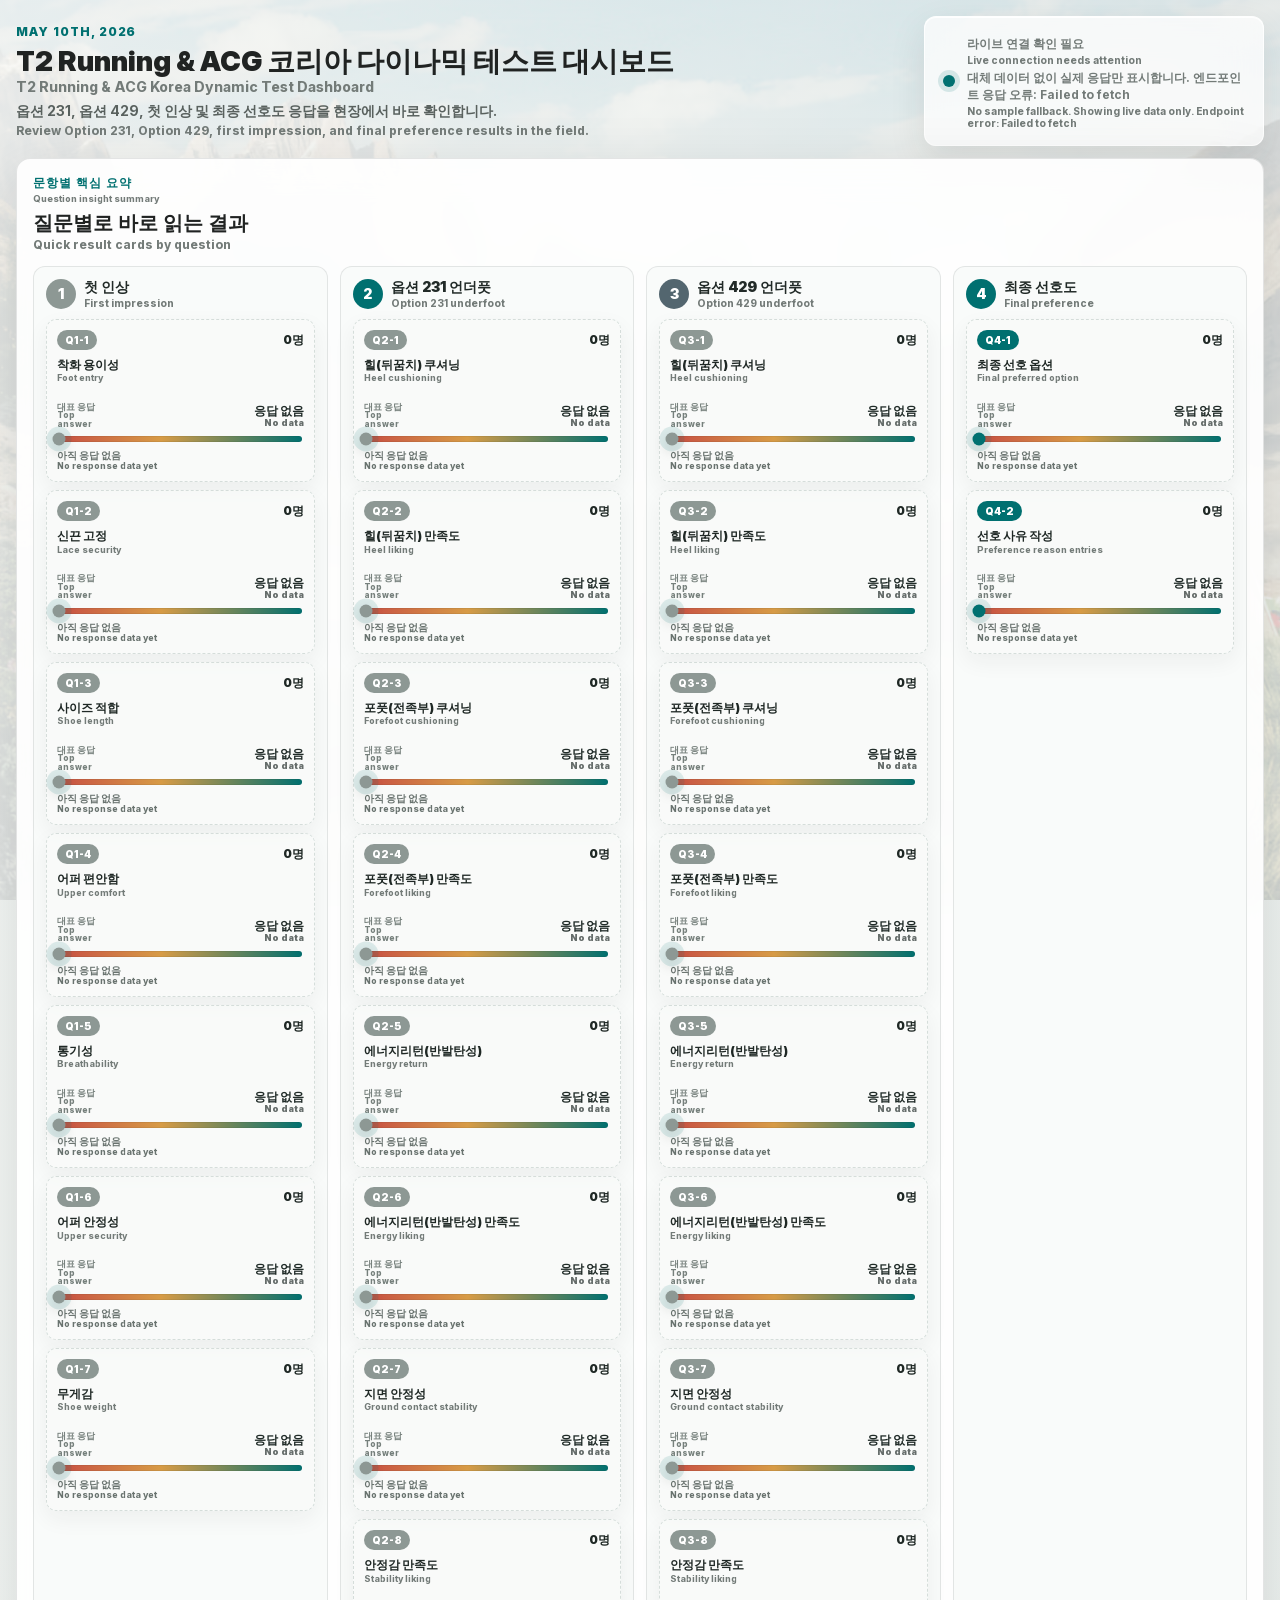
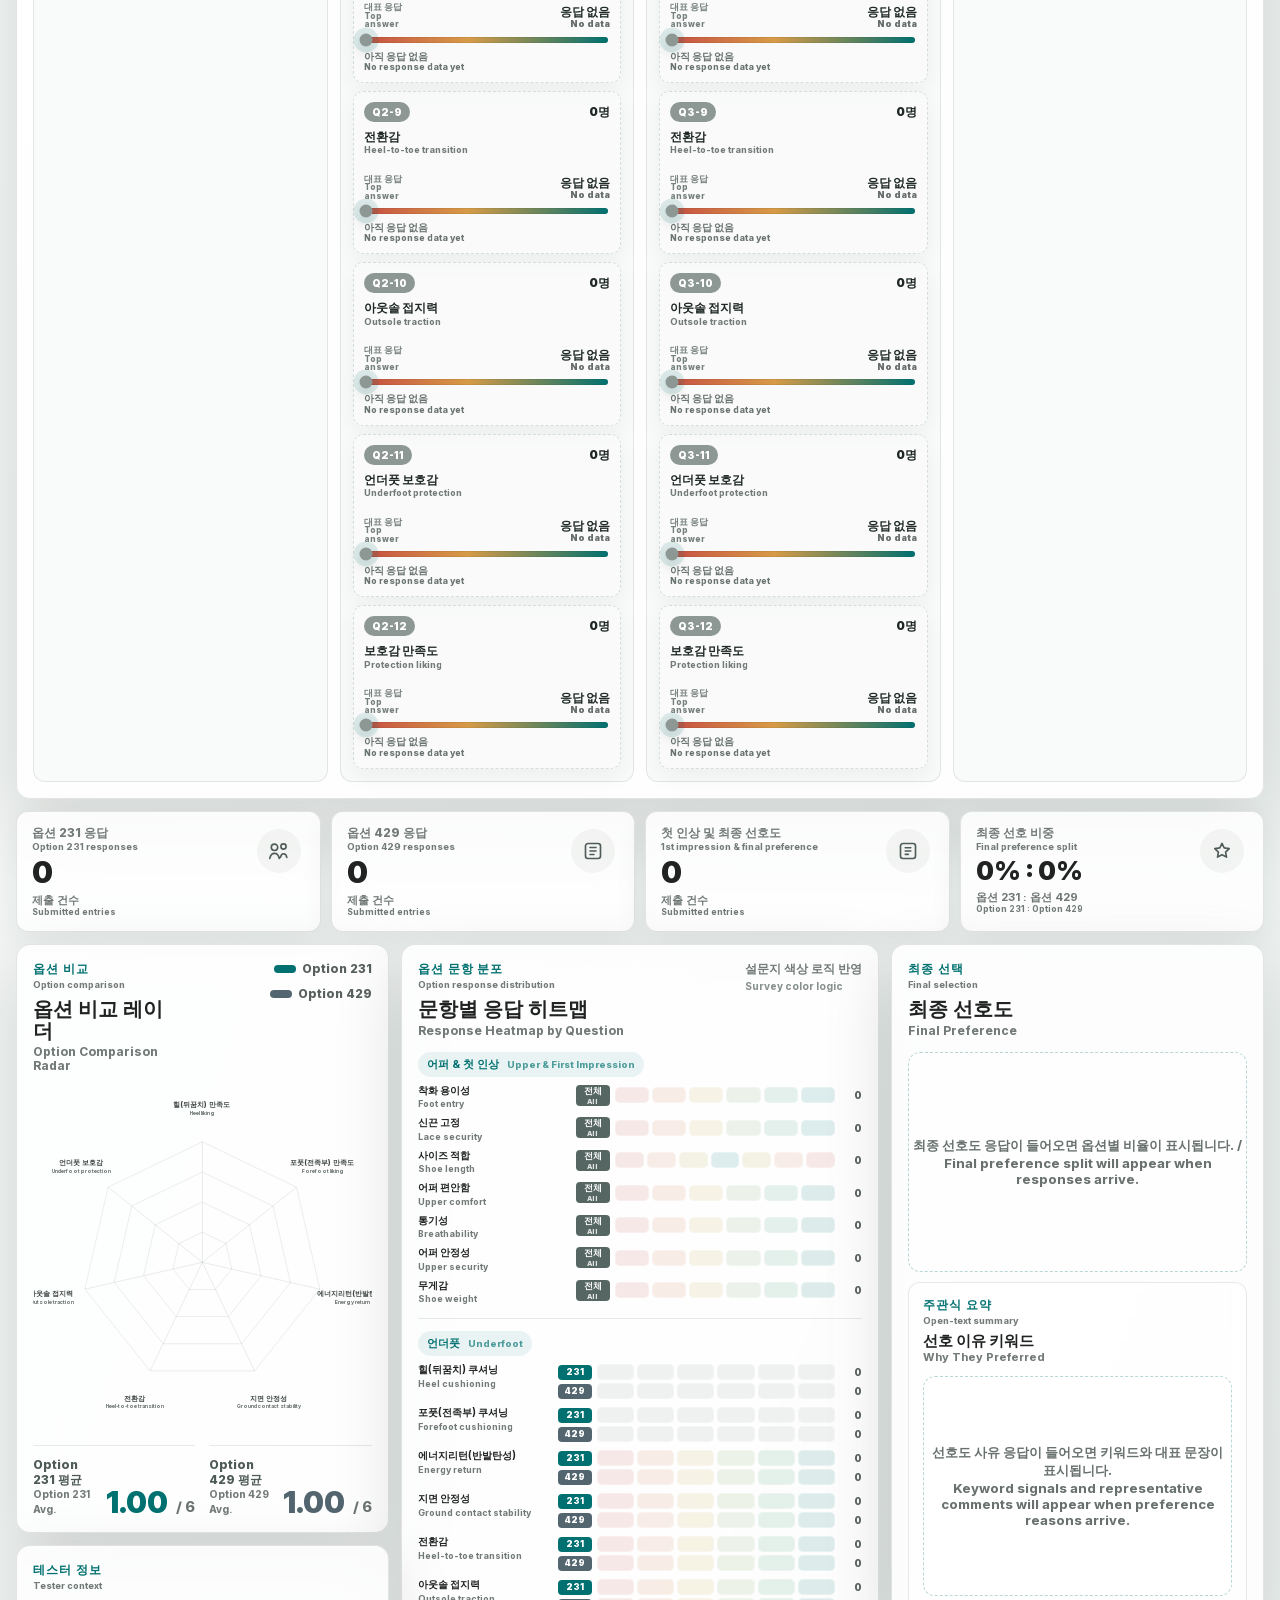
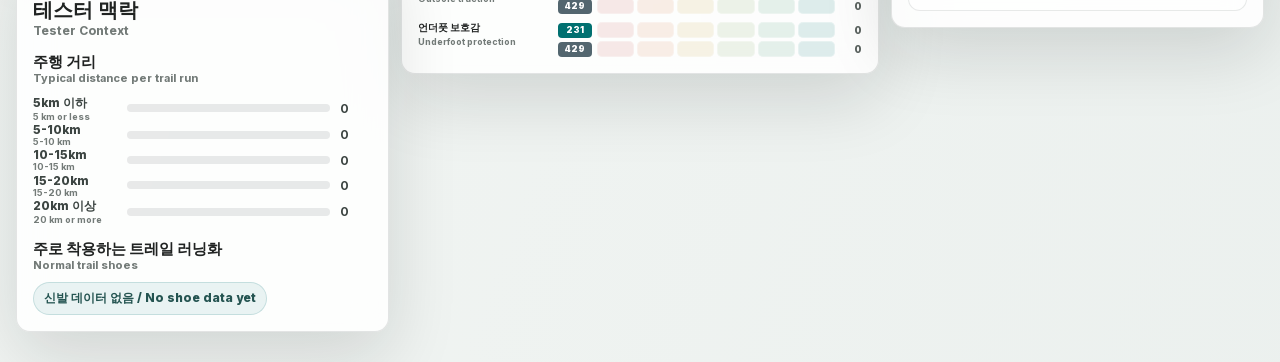
==== dashboard.html @ ebecfa4e "Move dashboard summary to top" ====
<!doctype html>
<html lang="ko">
  <head>
    <meta charset="utf-8">
    <meta name="viewport" content="width=device-width, initial-scale=1, viewport-fit=cover">
    <title>T2 Running & ACG Korea Dynamic Test Dashboard</title>
    <link rel="icon" href="data:,">
    <link rel="preload" href="./assets/fonts/InterVariable.woff2" as="font" type="font/woff2" crossorigin>
    <link rel="stylesheet" href="./dashboard.css?v=20260503-summary-first">
  </head>
  <body>
    <main class="dashboard-shell">
      <header class="dashboard-hero">
        <div class="hero-copy">
          <p class="eyebrow">May 10th, 2026</p>
          <h1>
            <span>T2 Running &amp; ACG 코리아 다이나믹 테스트 대시보드</span>
            <small>T2 Running &amp; ACG Korea Dynamic Test Dashboard</small>
          </h1>
          <p class="hero-note">
            <span>옵션 231, 옵션 429, 첫 인상 및 최종 선호도 응답을 현장에서 바로 확인합니다.</span>
            <small>Review Option 231, Option 429, first impression, and final preference results in the field.</small>
          </p>
        </div>
        <div class="sync-card" aria-live="polite">
          <span class="sync-dot"></span>
          <div>
            <strong id="sourceLabel">
              <span>Excel Online 데이터 모델 준비됨</span>
              <small>Excel Online data model ready</small>
            </strong>
            <span id="sourceDetail">
              <span>실시간 응답 엔드포인트 연결 대기 중</span>
              <small>Waiting for live response endpoint</small>
            </span>
          </div>
        </div>
      </header>

      <section class="question-insights-panel" aria-label="Question insight summary">
        <div class="panel-heading">
          <div>
            <p class="section-label"><span>문항별 핵심 요약</span><small>Question insight summary</small></p>
            <h2><span>질문별로 바로 읽는 결과</span><small>Quick result cards by question</small></h2>
          </div>
        </div>
        <div id="questionInsights" class="question-insight-grid"></div>
      </section>

      <section class="kpi-grid" id="kpiGrid" aria-label="Response overview"></section>

      <section class="dashboard-grid">
        <article class="panel panel-radar">
          <div class="panel-heading">
            <div>
              <p class="section-label"><span>옵션 비교</span><small>Option comparison</small></p>
              <h2><span>옵션 비교 레이더</span><small>Option Comparison Radar</small></h2>
            </div>
            <div class="legend" id="optionLegend"></div>
          </div>
          <div class="radar-wrap" id="radarChart"></div>
          <div class="option-summary" id="optionSummary"></div>
        </article>

        <article class="panel panel-heatmap">
          <div class="panel-heading">
            <div>
              <p class="section-label"><span>옵션 문항 분포</span><small>Option response distribution</small></p>
              <h2><span>문항별 응답 히트맵</span><small>Response Heatmap by Question</small></h2>
            </div>
            <span class="muted"><span>설문지 색상 로직 반영</span><small>Survey color logic</small></span>
          </div>
          <div id="heatmap"></div>
        </article>

        <article class="panel panel-preference">
          <div class="panel-heading">
            <div>
              <p class="section-label"><span>최종 선택</span><small>Final selection</small></p>
              <h2><span>최종 선호도</span><small>Final Preference</small></h2>
            </div>
          </div>
          <div id="preferencePanel"></div>
          <div class="reason-block">
            <div>
              <p class="section-label"><span>주관식 요약</span><small>Open-text summary</small></p>
              <h3><span>선호 이유 키워드</span><small>Why They Preferred</small></h3>
            </div>
            <div id="reasonSignals"></div>
          </div>
        </article>

        <article class="panel panel-context">
          <div class="panel-heading">
            <div>
              <p class="section-label"><span>테스터 정보</span><small>Tester context</small></p>
              <h2><span>테스터 맥락</span><small>Tester Context</small></h2>
            </div>
          </div>
          <div id="testerContext"></div>
        </article>
      </section>
    </main>

    <script src="./dashboard.js?v=20260503-summary-first"></script>
  </body>
</html>
---- dashboard.css ----
@font-face {
  font-family: "Inter";
  src: url("./assets/fonts/InterVariable.woff2") format("woff2");
  font-weight: 100 900;
  font-style: normal;
  font-display: swap;
}

:root {
  --accent: #007070;
  --accent-dark: #005d5d;
  --option-429: #53666f;
  --paper: rgba(255, 255, 255, 0.86);
  --paper-strong: #ffffff;
  --ink: #202322;
  --muted: #737b78;
  --line: rgba(35, 45, 43, 0.12);
  --shadow: 0 24px 70px rgba(16, 24, 22, 0.14);
}

* {
  box-sizing: border-box;
}

body {
  margin: 0;
  min-height: 100dvh;
  color: var(--ink);
  background:
    linear-gradient(110deg, rgba(247, 249, 247, 0.92), rgba(235, 240, 238, 0.8)),
    url("./assets/page-background.avif") center / cover fixed,
    #eef2ef;
  font-family: "Inter", "Apple SD Gothic Neo", "Malgun Gothic", "Noto Sans KR", ui-sans-serif, system-ui, sans-serif;
}

button,
input,
textarea {
  font: inherit;
}

.dashboard-shell {
  width: min(1480px, calc(100% - 32px));
  margin: 0 auto;
  padding: 16px 0 30px;
}

.dashboard-hero {
  display: grid;
  grid-template-columns: minmax(0, 1fr) minmax(280px, 340px);
  align-items: center;
  gap: 24px;
  margin-bottom: 12px;
}

.eyebrow,
.section-label {
  display: grid;
  gap: 2px;
  margin: 0 0 8px;
  color: var(--accent);
  font-size: 12px;
  font-weight: 850;
  letter-spacing: 0.08em;
  text-transform: uppercase;
}

.section-label small,
h1 small,
h2 small,
h3 small,
.hero-note small,
.sync-card small,
.kpi-label small,
.kpi-note small {
  display: block;
  color: var(--muted);
  font-size: 0.76em;
  line-height: 1.18;
  font-weight: 750;
  letter-spacing: 0;
  text-transform: none;
}

h1,
h2,
p {
  margin-top: 0;
}

h1 {
  max-width: 1060px;
  margin-bottom: 7px;
  font-size: clamp(28px, 2.15vw, 36px);
  line-height: 1.04;
  letter-spacing: 0;
  font-weight: 900;
}

h1 small {
  margin-top: 3px;
  font-size: clamp(13px, 1.1vw, 16px);
}

h2 {
  margin-bottom: 0;
  font-size: 20px;
  line-height: 1.08;
  letter-spacing: 0;
}

h2 small {
  margin-top: 3px;
  font-size: 12px;
}

h3 {
  margin: 0;
  font-size: 15px;
  line-height: 1.15;
  font-weight: 900;
}

h3 small {
  margin-top: 2px;
  font-size: 11px;
}

.hero-note {
  margin-bottom: 0;
  color: #59615e;
  font-size: 14px;
  font-weight: 680;
}

.hero-note small {
  margin-top: 3px;
  font-size: 12px;
}

.sync-card {
  display: grid;
  grid-template-columns: 12px minmax(0, 1fr);
  gap: 12px;
  align-items: center;
  min-width: 292px;
  padding: 16px 18px;
  border: 1px solid rgba(255, 255, 255, 0.8);
  border-radius: 12px;
  background: rgba(255, 255, 255, 0.72);
  box-shadow: 0 14px 36px rgba(27, 39, 36, 0.1), inset 0 1px 0 rgba(255, 255, 255, 0.86);
  backdrop-filter: blur(18px);
}

.sync-dot {
  width: 12px;
  height: 12px;
  border-radius: 50%;
  background: var(--accent);
  box-shadow: 0 0 0 5px rgba(0, 112, 112, 0.14);
}

.sync-card strong,
.sync-card span:not(.sync-dot),
.sync-card small {
  display: block;
}

.sync-card strong {
  font-size: 13px;
}

.sync-card span:not(.sync-dot) {
  margin-top: 3px;
  color: var(--muted);
  font-size: 12px;
  font-weight: 700;
}

.sync-card strong span {
  color: #27312e;
}

.sync-card strong small,
.sync-card > div > span small {
  margin-top: 2px;
  font-size: 10px;
}

.kpi-grid {
  display: grid;
  grid-template-columns: repeat(4, minmax(0, 1fr));
  gap: 10px;
  margin-bottom: 12px;
}

.kpi {
  position: relative;
  display: grid;
  grid-template-columns: minmax(0, 1fr) 48px;
  align-items: start;
  gap: 12px;
  min-height: 78px;
  padding: 13px 15px;
  border: 1px solid var(--line);
  border-radius: 12px;
  background: var(--paper);
  box-shadow: 0 10px 32px rgba(25, 35, 32, 0.08);
  backdrop-filter: blur(16px);
}

.kpi-label,
.kpi-label span {
  display: block;
  color: var(--muted);
  font-size: 12px;
  font-weight: 800;
}

.kpi strong {
  display: block;
  margin-top: 6px;
  font-size: clamp(22px, 2.35vw, 32px);
  line-height: 0.96;
  font-weight: 900;
  letter-spacing: 0;
}

.kpi-note {
  display: block;
  margin-top: 6px;
  margin-bottom: 0;
  color: #6f7774;
  font-size: 11px;
  font-weight: 720;
}

.kpi:nth-child(4) strong {
  font-size: clamp(19px, 2vw, 30px);
  line-height: 1;
}

.kpi-icon {
  display: grid;
  place-items: center;
  width: 44px;
  height: 44px;
  margin-top: 4px;
  border-radius: 50%;
  background: rgba(37, 44, 42, 0.045);
  color: #4f5c58;
  font-style: normal;
}

.kpi-icon svg {
  width: 24px;
  height: 24px;
  fill: none;
  stroke: currentColor;
  stroke-width: 1.65;
  stroke-linecap: round;
  stroke-linejoin: round;
}

.question-insights-panel {
  min-width: 0;
  margin-bottom: 12px;
  padding: 16px;
  border: 1px solid var(--line);
  border-radius: 14px;
  background: rgba(255, 255, 255, 0.9);
  box-shadow: var(--shadow);
  backdrop-filter: blur(18px);
}

.question-insight-grid {
  display: grid;
  grid-template-columns: repeat(4, minmax(0, 1fr));
  gap: 12px;
}

.question-insight-section {
  min-width: 0;
  padding: 12px;
  border: 1px solid rgba(35, 45, 43, 0.1);
  border-radius: 12px;
  background: rgba(248, 250, 249, 0.78);
}

.question-insight-section-head {
  display: grid;
  grid-template-columns: 30px minmax(0, 1fr);
  gap: 2px 8px;
  align-items: center;
  margin-bottom: 10px;
}

.question-insight-section-head span {
  grid-row: span 2;
  display: grid;
  place-items: center;
  width: 30px;
  height: 30px;
  border-radius: 50%;
  color: #fff;
  background: var(--section-accent);
  font-size: 14px;
  font-weight: 900;
}

.question-insight-section-head strong {
  min-width: 0;
  color: #222b28;
  font-size: 14px;
  line-height: 1.05;
  font-weight: 900;
}

.question-insight-section-head small {
  min-width: 0;
  color: var(--muted);
  font-size: 10px;
  line-height: 1.05;
  font-weight: 760;
}

.question-insight-list {
  display: grid;
  gap: 8px;
}

.question-insight-card {
  min-width: 0;
  padding: 10px;
  border: 1px solid rgba(210, 219, 216, 0.9);
  border-radius: 10px;
  background: rgba(255, 255, 255, 0.86);
  box-shadow: 0 8px 22px rgba(30, 42, 38, 0.055);
}

.question-insight-card.is-empty {
  border-style: dashed;
  background: rgba(250, 251, 250, 0.7);
}

.question-insight-meta {
  display: flex;
  align-items: center;
  justify-content: space-between;
  gap: 8px;
  margin-bottom: 8px;
}

.question-insight-meta span {
  display: inline-grid;
  place-items: center;
  min-width: 38px;
  height: 20px;
  padding: 0 8px;
  border-radius: 999px;
  color: #fff;
  background: var(--marker);
  font-size: 10px;
  line-height: 1;
  font-weight: 900;
}

.question-insight-meta strong {
  color: #1f2825;
  font-size: 12px;
  line-height: 1;
  font-weight: 900;
}

.question-insight-card h3 {
  min-height: 34px;
  margin-bottom: 10px;
  color: #1f2825;
  font-size: 12px;
  line-height: 1.12;
  font-weight: 890;
  word-break: keep-all;
}

.question-insight-card h3 small {
  margin-top: 2px;
  font-size: 9px;
}

.question-insight-answer {
  display: grid;
  grid-template-columns: 54px minmax(0, 1fr);
  align-items: end;
  gap: 8px;
  margin-bottom: 8px;
}

.question-insight-answer > span,
.question-insight-answer > b {
  min-width: 0;
}

.question-insight-card h3 > span,
.question-insight-card h3 > small,
.question-insight-answer > span > span,
.question-insight-answer > span > small,
.question-insight-answer > b > span,
.question-insight-answer > b > small,
.question-insight-card p > span,
.question-insight-card p > small {
  display: block;
}

.question-insight-answer > span {
  color: #76807c;
  font-size: 9px;
  line-height: 1.05;
  font-weight: 820;
}

.question-insight-answer > span small {
  font-size: 8px;
}

.question-insight-answer > b {
  color: #202b28;
  font-size: 12px;
  line-height: 1.08;
  font-weight: 900;
  text-align: right;
  word-break: keep-all;
}

.question-insight-answer > b small {
  color: inherit;
  font-size: 9px;
  opacity: .68;
}

.question-insight-rail {
  position: relative;
  height: 6px;
  margin: 2px 2px 8px;
  border-radius: 999px;
  background: linear-gradient(90deg, #c84f43 0%, #d79b46 42%, #007070 100%);
  box-shadow: inset 0 0 0 1px rgba(29, 40, 36, .08);
}

.question-insight-rail i {
  position: absolute;
  top: 50%;
  left: clamp(0%, var(--pos), 100%);
  width: 13px;
  height: 13px;
  border-radius: 50%;
  background: var(--marker);
  box-shadow: 0 0 0 6px rgba(0, 112, 112, .12), 0 5px 13px rgba(19, 32, 29, .18);
  transform: translate(-50%, -50%);
}

.question-insight-card p {
  margin: 0;
  color: #69736f;
  font-size: 10px;
  line-height: 1.12;
  font-weight: 750;
}

.question-insight-card p small {
  font-size: 9px;
}

.dashboard-grid {
  display: grid;
  grid-template-columns: minmax(320px, 0.95fr) minmax(420px, 1.22fr) minmax(330px, 0.95fr);
  grid-template-areas:
    "radar heatmap preference"
    "context heatmap preference";
  gap: 12px;
  align-items: start;
}

.panel {
  min-width: 0;
  align-self: start;
  padding: 16px;
  border: 1px solid var(--line);
  border-radius: 14px;
  background: var(--paper);
  box-shadow: var(--shadow);
  backdrop-filter: blur(18px);
}

.panel-radar {
  grid-area: radar;
}

.panel-heatmap {
  grid-area: heatmap;
}

.panel-preference {
  grid-area: preference;
}

.panel-context {
  grid-area: context;
}

.panel-radar,
.panel-preference {
  min-height: 474px;
}

.panel-heatmap {
  min-height: 680px;
}

.panel-heading {
  display: flex;
  justify-content: space-between;
  gap: 16px;
  align-items: flex-start;
  margin-bottom: 14px;
}

.muted {
  display: grid;
  gap: 2px;
  color: var(--muted);
  font-size: 12px;
  font-weight: 760;
  white-space: nowrap;
}

.muted small {
  color: #87908d;
  font-size: 10px;
  font-weight: 730;
}

.legend {
  display: flex;
  gap: 10px;
  align-items: center;
  flex-wrap: wrap;
  justify-content: flex-end;
}

.legend-item {
  display: inline-flex;
  gap: 6px;
  align-items: center;
  color: #59615e;
  font-size: 12px;
  font-weight: 820;
}

.legend-swatch {
  width: 22px;
  height: 8px;
  border-radius: 999px;
  background: var(--swatch);
}

.radar-wrap {
  display: grid;
  place-items: center;
  min-height: 282px;
}

.radar-svg {
  width: 100%;
  max-width: 370px;
  height: auto;
  display: block;
}

.radar-label {
  fill: #3f4744;
  font-size: 11px;
  font-weight: 800;
}

.radar-label-en {
  fill: #727b78;
  font-size: 8px;
  font-weight: 720;
}

.radar-grid-line {
  fill: none;
  stroke: rgba(40, 52, 48, 0.13);
  stroke-width: 1;
}

.radar-axis {
  stroke: rgba(40, 52, 48, 0.14);
  stroke-width: 1;
}

.option-summary {
  display: grid;
  grid-template-columns: repeat(2, minmax(0, 1fr));
  gap: 14px;
  margin-top: 8px;
}

.option-average {
  display: grid;
  grid-template-columns: minmax(0, 1fr) auto auto;
  gap: 8px;
  align-items: end;
  padding-top: 12px;
  border-top: 1px solid rgba(35, 45, 43, 0.1);
}

.option-average span {
  color: #4f5b57;
  font-size: 12px;
  font-weight: 820;
  line-height: 1.2;
}

.option-average small {
  color: var(--muted);
  font-size: 10px;
  font-weight: 760;
}

.option-average strong {
  color: var(--accent);
  font-size: 30px;
  line-height: 0.9;
  font-weight: 920;
}

.option-average.option-429 strong {
  color: var(--option-429);
}

.option-average em {
  color: #6b7470;
  font-size: 15px;
  font-style: normal;
  font-weight: 760;
}

.preference-donut-wrap {
  display: grid;
  grid-template-columns: minmax(74px, 0.72fr) minmax(150px, 1fr) minmax(74px, 0.72fr);
  gap: 10px;
  align-items: center;
  min-height: 204px;
}

.preference-donut {
  --pct: 50;
  position: relative;
  width: min(100%, 188px);
  aspect-ratio: 1;
  margin: 0 auto;
  border-radius: 50%;
  background: conic-gradient(var(--accent) 0 calc(var(--pct) * 1%), rgba(115, 125, 121, 0.36) 0 100%);
  box-shadow: inset 0 -18px 30px rgba(23, 35, 32, 0.1), 0 16px 38px rgba(0, 112, 112, 0.12);
}

.preference-donut::after {
  content: "";
  position: absolute;
  inset: 28%;
  border-radius: 50%;
  background: rgba(255, 255, 255, 0.92);
  box-shadow: inset 0 1px 0 rgba(255,255,255,0.9);
}

.donut-center {
  position: absolute;
  inset: 31%;
  z-index: 1;
  display: grid;
  place-items: center;
  align-content: center;
  text-align: center;
}

.donut-center span,
.donut-center small {
  color: #5f6965;
  font-size: 10px;
  font-weight: 800;
}

.donut-center strong {
  margin: 1px 0;
  font-size: 24px;
  line-height: 1;
  font-weight: 920;
}

.preference-side {
  display: grid;
  gap: 5px;
  text-align: center;
}

.preference-side strong {
  color: #315a57;
  font-size: 12px;
  font-weight: 900;
}

.preference-side span {
  display: block;
  color: var(--accent);
  font-size: 28px;
  line-height: 1;
  font-weight: 920;
}

.preference-side.option-429 span {
  color: var(--option-429);
}

.preference-side small {
  color: #66716d;
  font-size: 11px;
  font-weight: 800;
}

.reason-block {
  margin-top: 10px;
  padding: 14px;
  border: 1px solid rgba(35, 45, 43, 0.1);
  border-radius: 12px;
  background: rgba(255, 255, 255, 0.54);
}

.reason-block .section-label {
  margin-bottom: 5px;
}

.reason-block h3 {
  margin-bottom: 12px;
}

.reason-block .chips {
  display: grid;
  grid-template-columns: repeat(2, minmax(0, 1fr));
}

.reason-block .chip {
  justify-content: space-between;
  border-radius: 11px;
}

.reason-summary {
  margin-bottom: 10px;
  color: #58625f;
  font-size: 12px;
  font-weight: 760;
  line-height: 1.38;
}

.reason-summary span,
.reason-summary small {
  display: block;
}

.reason-summary small {
  margin-top: 2px;
  color: var(--muted);
  font-size: 11px;
  font-weight: 720;
}

.reason-chip {
  display: grid;
  grid-template-columns: minmax(0, 1fr) auto;
  gap: 8px;
  width: 100%;
}

.reason-chip span,
.reason-chip small {
  display: block;
}

.reason-chip small {
  margin-top: 2px;
  color: rgba(36, 84, 81, 0.72);
  font-size: 10px;
  line-height: 1.05;
  font-weight: 760;
}

.reason-chip strong {
  display: grid;
  place-items: center;
  min-width: 22px;
  height: 22px;
  border-radius: 50%;
  background: var(--accent);
  color: #ffffff;
  font-size: 11px;
  font-weight: 900;
}

.reason-block .reason-list {
  margin-top: 12px;
}

.pref-tile strong {
  display: block;
  font-size: 22px;
  line-height: 1;
}

.pref-tile span {
  display: block;
  margin-top: 5px;
  color: var(--muted);
  font-size: 11px;
  font-weight: 760;
}

.chips {
  display: flex;
  flex-wrap: wrap;
  gap: 8px;
}

.chip {
  display: inline-flex;
  align-items: center;
  min-height: 30px;
  padding: 7px 10px;
  border: 1px solid rgba(0, 112, 112, 0.16);
  border-radius: 999px;
  background: rgba(0, 112, 112, 0.08);
  color: #245451;
  font-size: 12px;
  font-weight: 820;
}

.reason-list {
  display: grid;
  gap: 10px;
  margin-top: 14px;
}

.reason-item {
  list-style: none;
  padding: 12px;
  border-left: 3px solid var(--accent);
  border-radius: 8px;
  background: rgba(255,255,255,0.66);
  color: #48504d;
  font-size: 12px;
  font-weight: 680;
  line-height: 1.45;
}

.reason-item p {
  margin: 0;
}

.reason-item span {
  display: block;
  margin-top: 6px;
  color: var(--muted);
  font-size: 10px;
  font-weight: 820;
}

.heatmap {
  display: grid;
  gap: 8px;
}

.merged-heatmap {
  display: grid;
  gap: 14px;
}

.heatmap-section {
  display: grid;
  gap: 8px;
}

.heatmap-section + .heatmap-section {
  padding-top: 12px;
  border-top: 1px solid rgba(35, 45, 43, 0.1);
}

.heatmap-section-heading {
  display: inline-flex;
  width: fit-content;
  align-items: baseline;
  gap: 8px;
  padding: 5px 9px;
  border-radius: 999px;
  background: rgba(0, 112, 112, 0.08);
  color: var(--accent);
  font-size: 11px;
  font-weight: 900;
}

.heatmap-section-heading span {
  color: rgba(0, 112, 112, 0.68);
  font-size: 9.5px;
  font-weight: 780;
}

.heatmap-group {
  display: grid;
  grid-template-columns: minmax(132px, 0.32fr) minmax(230px, 1fr);
  align-items: start;
  gap: 8px;
}

.heatmap-label strong,
.heatmap-label span {
  display: block;
  overflow: hidden;
  text-overflow: ellipsis;
  white-space: nowrap;
}

.heatmap-label strong {
  font-size: 10px;
  line-height: 1.15;
}

.heatmap-label span {
  margin-top: 2px;
  color: var(--muted);
  font-size: 8.8px;
  font-weight: 730;
}

.heatmap-pair {
  display: grid;
  gap: 3px;
}

.heat-track {
  display: grid;
  grid-template-columns: 34px minmax(0, 1fr) 22px;
  gap: 5px;
  align-items: center;
}

.heat-option {
  display: inline-grid;
  place-items: center;
  min-height: 15px;
  padding: 1px 2px;
  border-radius: 4px;
  background: var(--accent);
  color: #ffffff;
  font-size: 8.5px;
  font-weight: 920;
}

.heat-option small {
  display: block;
  color: rgba(255,255,255,0.82);
  font-size: 7px;
  line-height: 1;
  font-weight: 820;
}

.heat-429 {
  background: var(--option-429);
}

.heat-ALL {
  background: #566662;
}

.first-heatmap .heatmap-group {
  grid-template-columns: minmax(150px, 0.28fr) minmax(260px, 1fr);
}

.context-section {
  display: grid;
  gap: 10px;
}

.heat-cells {
  display: grid;
  grid-template-columns: repeat(var(--cells), minmax(0, 1fr));
  gap: 3px;
}

.heat-cell {
  display: grid;
  place-items: center;
  min-height: 16px;
  border-radius: 5px;
  background: var(--heat-color);
  opacity: var(--heat-opacity);
  box-shadow: inset 0 0 0 1px rgba(255,255,255,0.32);
  color: rgba(21, 28, 26, 0.82);
  font-size: 9.5px;
  font-weight: 900;
}

.heat-count,
.heat-track strong {
  color: #59615e;
  font-size: 10px;
  font-weight: 850;
  text-align: right;
}

.context-block {
  display: grid;
  gap: 14px;
}

.bar-row {
  display: grid;
  grid-template-columns: 84px minmax(0, 1fr) 32px;
  gap: 10px;
  align-items: center;
  color: #3c4542;
  font-size: 12px;
  font-weight: 800;
}

.bar-row span small {
  display: block;
  color: var(--muted);
  font-size: 9px;
  line-height: 1.15;
  font-weight: 720;
}

.bar-track {
  height: 8px;
  border-radius: 999px;
  background: rgba(40,52,48,0.1);
  overflow: hidden;
}

.bar-fill {
  width: var(--value);
  height: 100%;
  border-radius: inherit;
  background: var(--accent);
}

.empty-state {
  display: grid;
  place-items: center;
  min-height: 220px;
  border: 1px dashed rgba(0, 112, 112, 0.28);
  border-radius: 12px;
  color: #68716e;
  text-align: center;
  white-space: pre-line;
  font-size: 13px;
  font-weight: 750;
  background: rgba(255,255,255,0.46);
}

@media (max-width: 1180px) {
  .dashboard-shell {
    width: min(100% - 28px, 980px);
  }

  .radar-wrap {
    min-height: 300px;
  }
}

@media (min-width: 1280px) {
  .radar-wrap {
    min-height: 350px;
  }

  .panel-heatmap .panel-heading,
  .panel-preference .panel-heading,
  .panel-radar .panel-heading {
    min-height: 52px;
  }
}

@media (min-width: 960px) and (max-width: 1279px) {
  .question-insight-grid {
    grid-template-columns: repeat(2, minmax(0, 1fr));
  }

  .dashboard-grid {
    grid-template-columns: minmax(0, 1fr) minmax(300px, 0.54fr);
    grid-template-areas:
      "radar preference"
      "heatmap heatmap"
      "context context";
  }

  .radar-wrap {
    min-height: 300px;
  }

  .radar-svg {
    max-width: 430px;
  }

  .panel-radar,
  .panel-heatmap,
  .panel-preference {
    min-height: auto;
  }

  .preference-donut-wrap {
    grid-template-columns: 1fr;
    min-height: 0;
  }

  .preference-side {
    grid-template-columns: repeat(3, auto);
    justify-content: center;
    align-items: end;
    gap: 8px;
  }
}

@media (max-width: 959px) {
  .dashboard-hero,
  .dashboard-grid {
    grid-template-columns: 1fr;
  }

  .question-insight-grid {
    grid-template-columns: repeat(2, minmax(0, 1fr));
  }

  .dashboard-grid {
    grid-template-areas:
      "radar"
      "preference"
      "heatmap"
      "context";
  }

  .kpi-grid {
    grid-template-columns: repeat(2, minmax(0, 1fr));
  }

  .panel-radar,
  .panel-heatmap,
  .panel-preference {
    min-height: auto;
  }

  .sync-card {
    width: 100%;
  }
}

@media (max-width: 680px) {
  .dashboard-shell {
    width: min(100% - 20px, 520px);
    padding: 20px 0 34px;
  }

  .kpi-grid {
    grid-template-columns: 1fr;
  }

  .panel {
    padding: 16px;
    border-radius: 12px;
  }

  .question-insights-panel {
    padding: 14px;
    border-radius: 12px;
  }

  .question-insight-grid {
    grid-template-columns: 1fr;
  }

  .panel-heading {
    display: grid;
  }

  .kpi {
    grid-template-columns: minmax(0, 1fr) 44px;
  }

  .preference-donut-wrap {
    grid-template-columns: 1fr;
    min-height: 0;
  }

  .preference-side {
    grid-template-columns: repeat(3, auto);
    justify-content: center;
    align-items: end;
    gap: 8px;
  }

  .reason-block .chips {
    grid-template-columns: 1fr;
  }

  .option-summary {
    grid-template-columns: 1fr;
  }

  .heatmap-group,
  .bar-row {
    grid-template-columns: 1fr;
  }

  .first-heatmap .heatmap-group {
    grid-template-columns: 1fr;
  }

  .heat-track strong {
    text-align: left;
  }
}
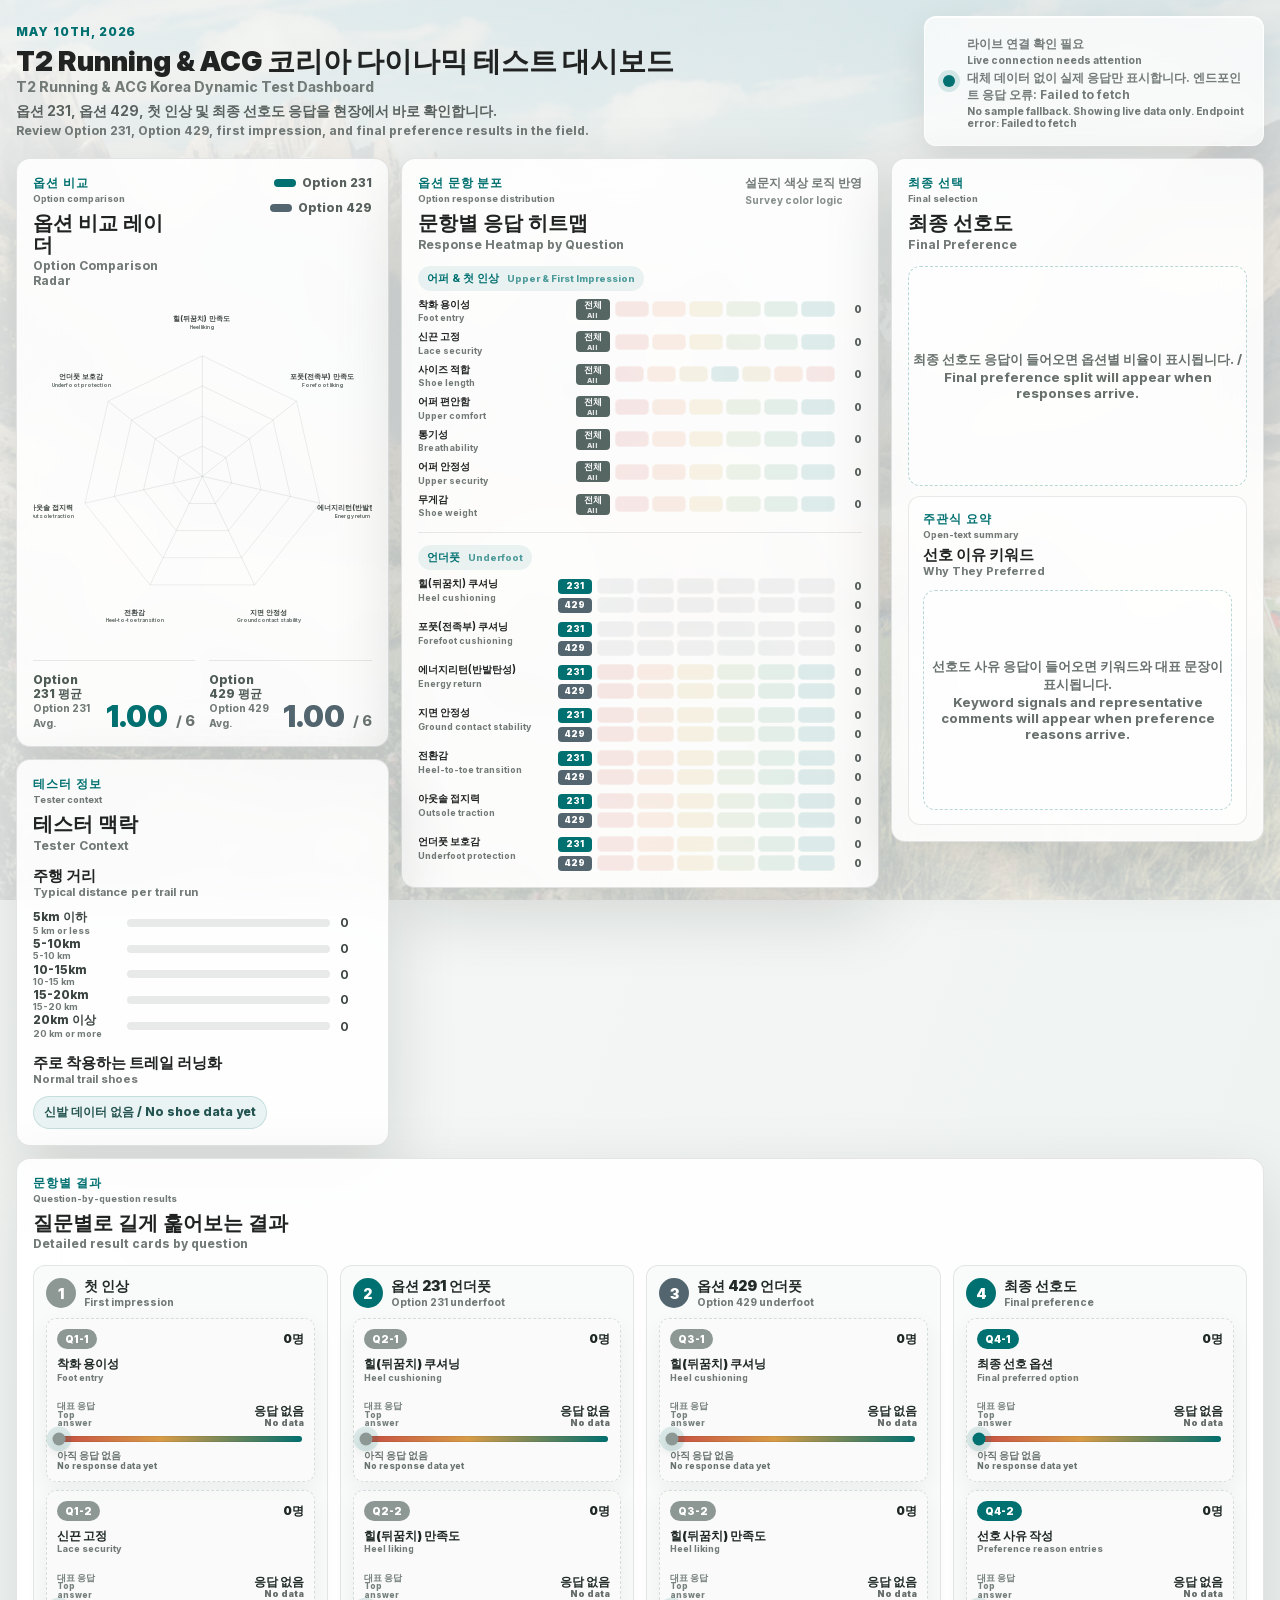
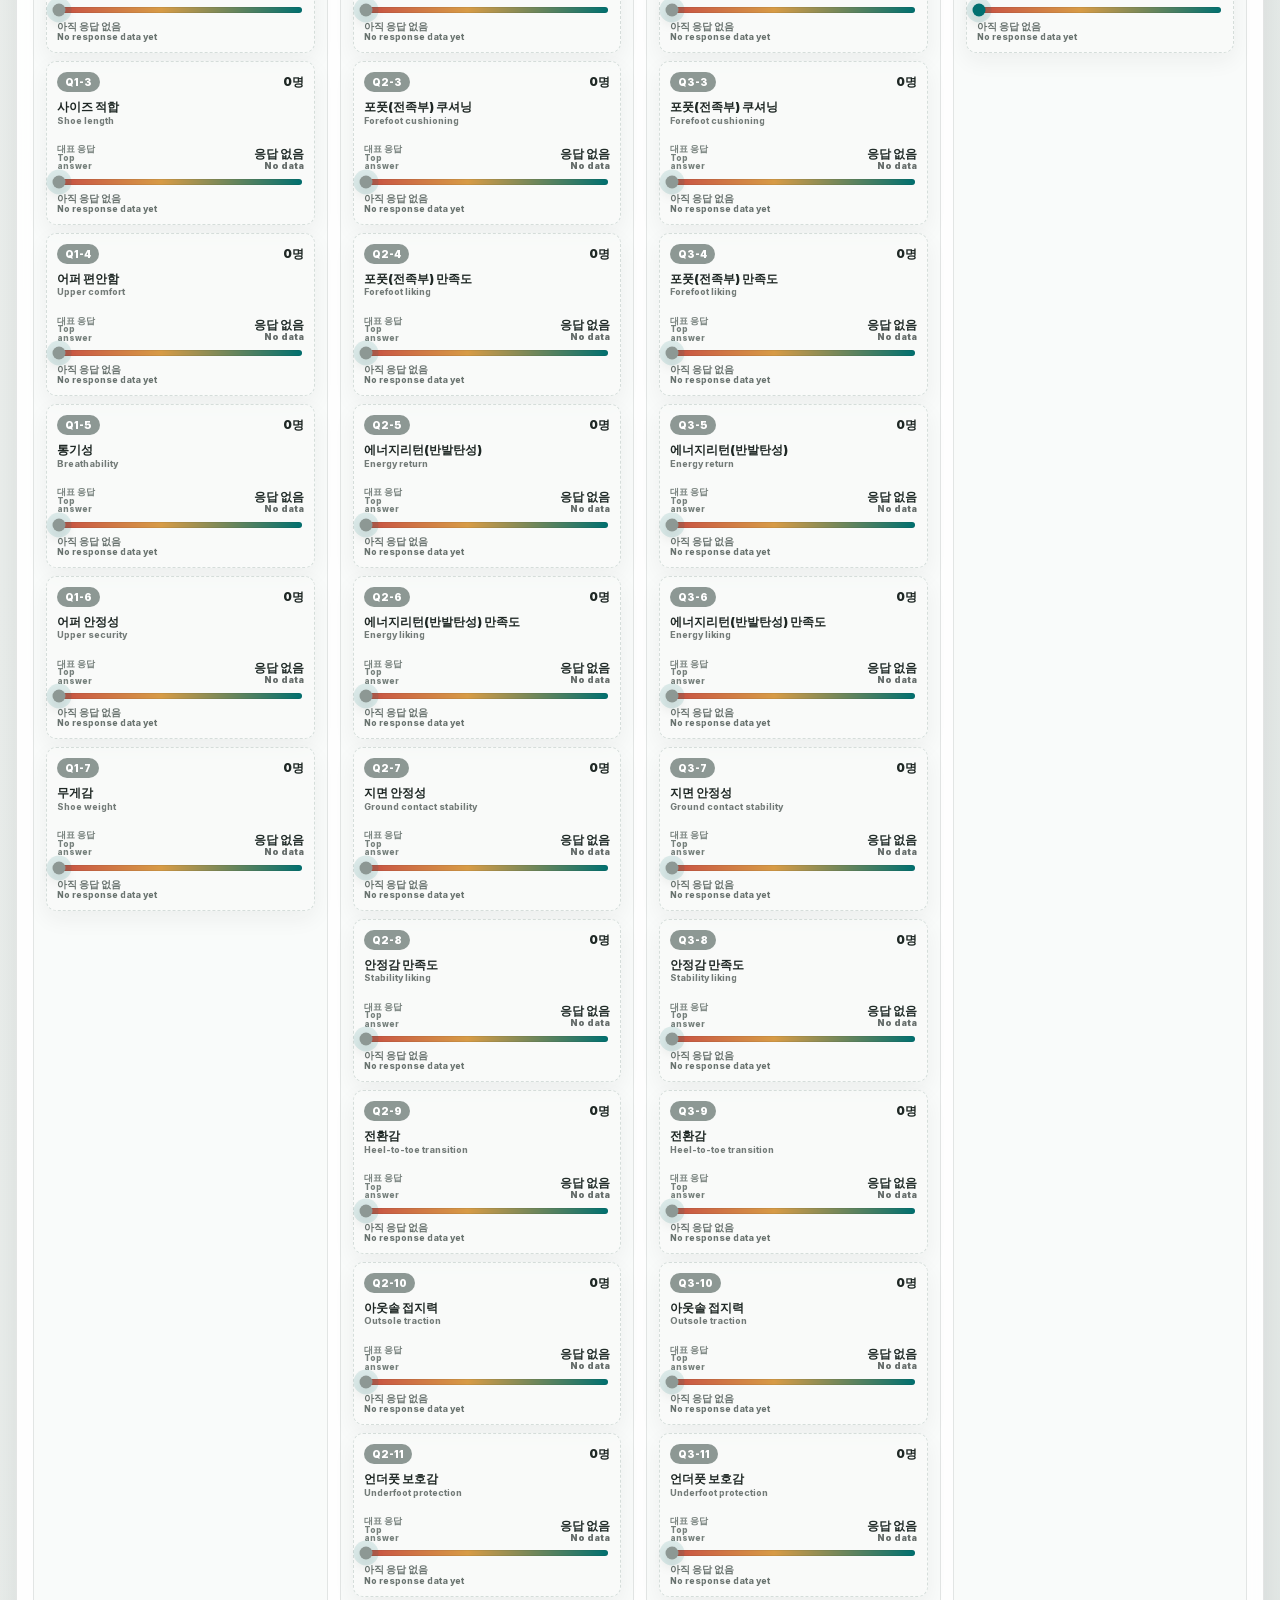
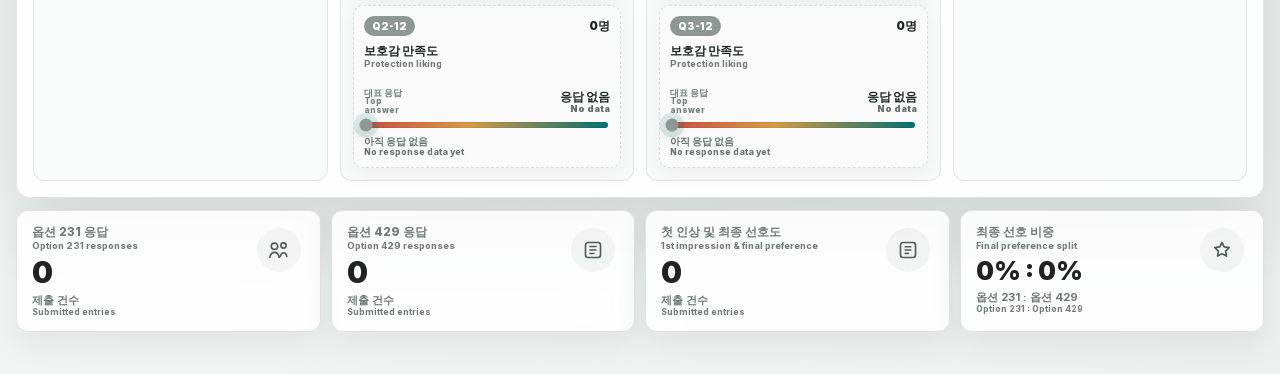
==== commit 460d1303: "Place chart overview before question details" ====
--- a/dashboard.html
+++ b/dashboard.html
@@ -6,7 +6,7 @@
     <title>T2 Running & ACG Korea Dynamic Test Dashboard</title>
     <link rel="icon" href="data:,">
     <link rel="preload" href="./assets/fonts/InterVariable.woff2" as="font" type="font/woff2" crossorigin>
-    <link rel="stylesheet" href="./dashboard.css?v=20260503-summary-first">
+    <link rel="stylesheet" href="./dashboard.css?v=20260503-charts-first">
   </head>
   <body>
     <main class="dashboard-shell">
@@ -36,18 +36,6 @@
           </div>
         </div>
       </header>
-
-      <section class="question-insights-panel" aria-label="Question insight summary">
-        <div class="panel-heading">
-          <div>
-            <p class="section-label"><span>문항별 핵심 요약</span><small>Question insight summary</small></p>
-            <h2><span>질문별로 바로 읽는 결과</span><small>Quick result cards by question</small></h2>
-          </div>
-        </div>
-        <div id="questionInsights" class="question-insight-grid"></div>
-      </section>
-
-      <section class="kpi-grid" id="kpiGrid" aria-label="Response overview"></section>
 
       <section class="dashboard-grid">
         <article class="panel panel-radar">
@@ -100,8 +88,20 @@
           <div id="testerContext"></div>
         </article>
       </section>
+
+      <section class="question-insights-panel" aria-label="Question insight summary">
+        <div class="panel-heading">
+          <div>
+            <p class="section-label"><span>문항별 결과</span><small>Question-by-question results</small></p>
+            <h2><span>질문별로 길게 훑어보는 결과</span><small>Detailed result cards by question</small></h2>
+          </div>
+        </div>
+        <div id="questionInsights" class="question-insight-grid"></div>
+      </section>
+
+      <section class="kpi-grid" id="kpiGrid" aria-label="Response overview"></section>
     </main>
 
-    <script src="./dashboard.js?v=20260503-summary-first"></script>
+    <script src="./dashboard.js?v=20260503-charts-first"></script>
   </body>
 </html>
--- a/dashboard.css
+++ b/dashboard.css
@@ -478,6 +478,7 @@
     "context heatmap preference";
   gap: 12px;
   align-items: start;
+  margin-bottom: 12px;
 }
 
 .panel {
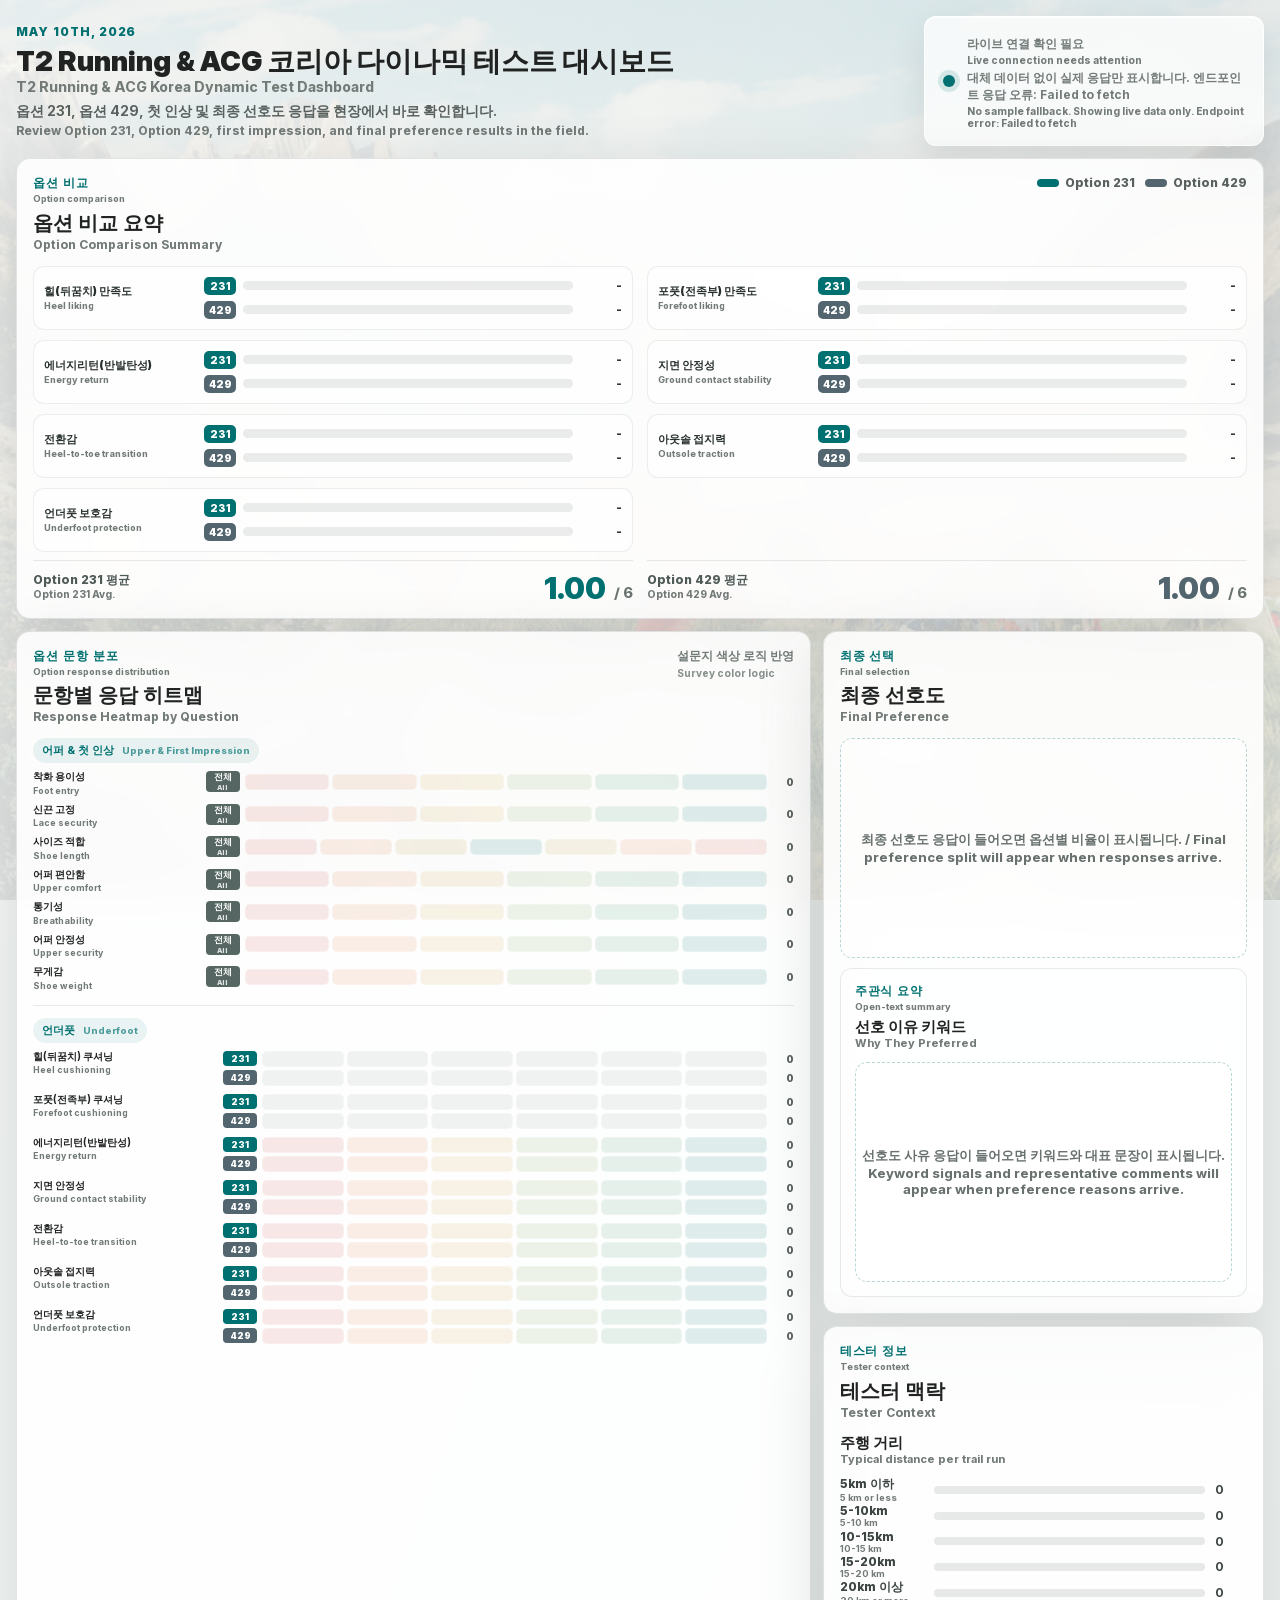
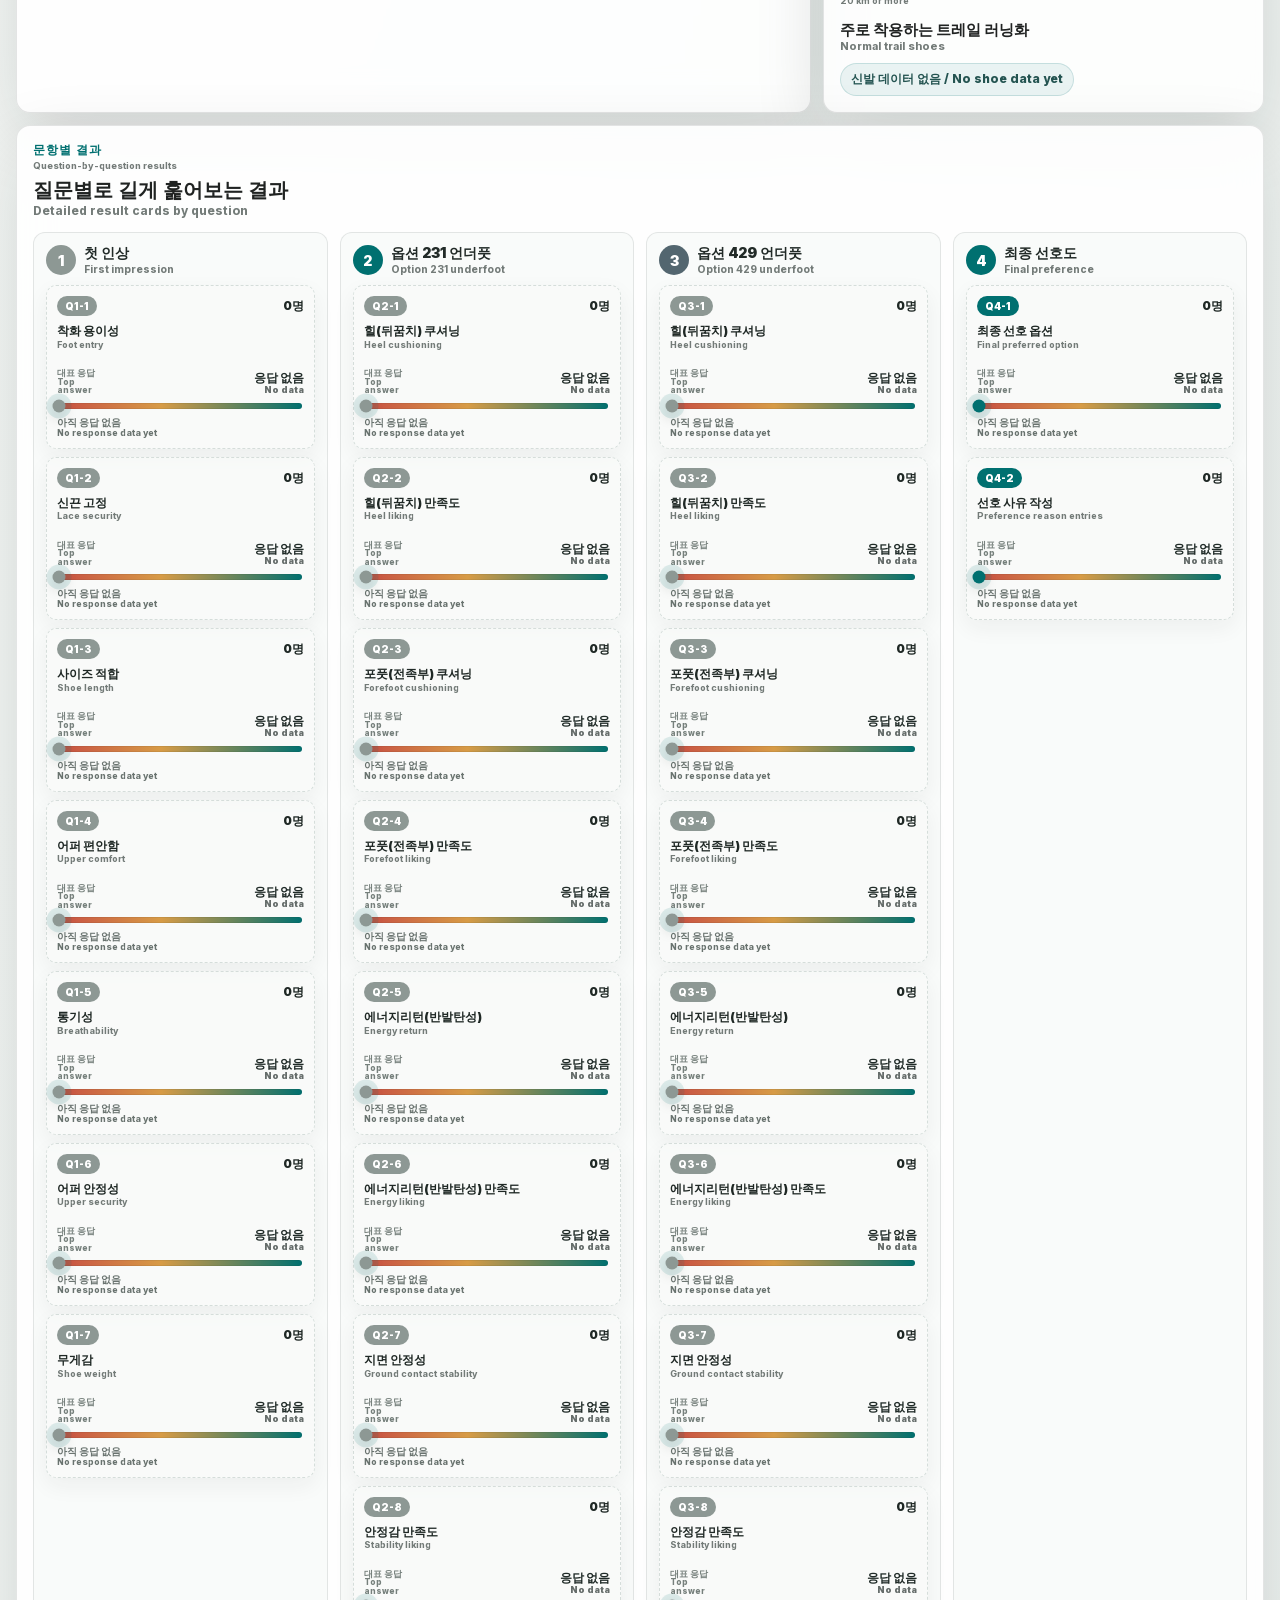
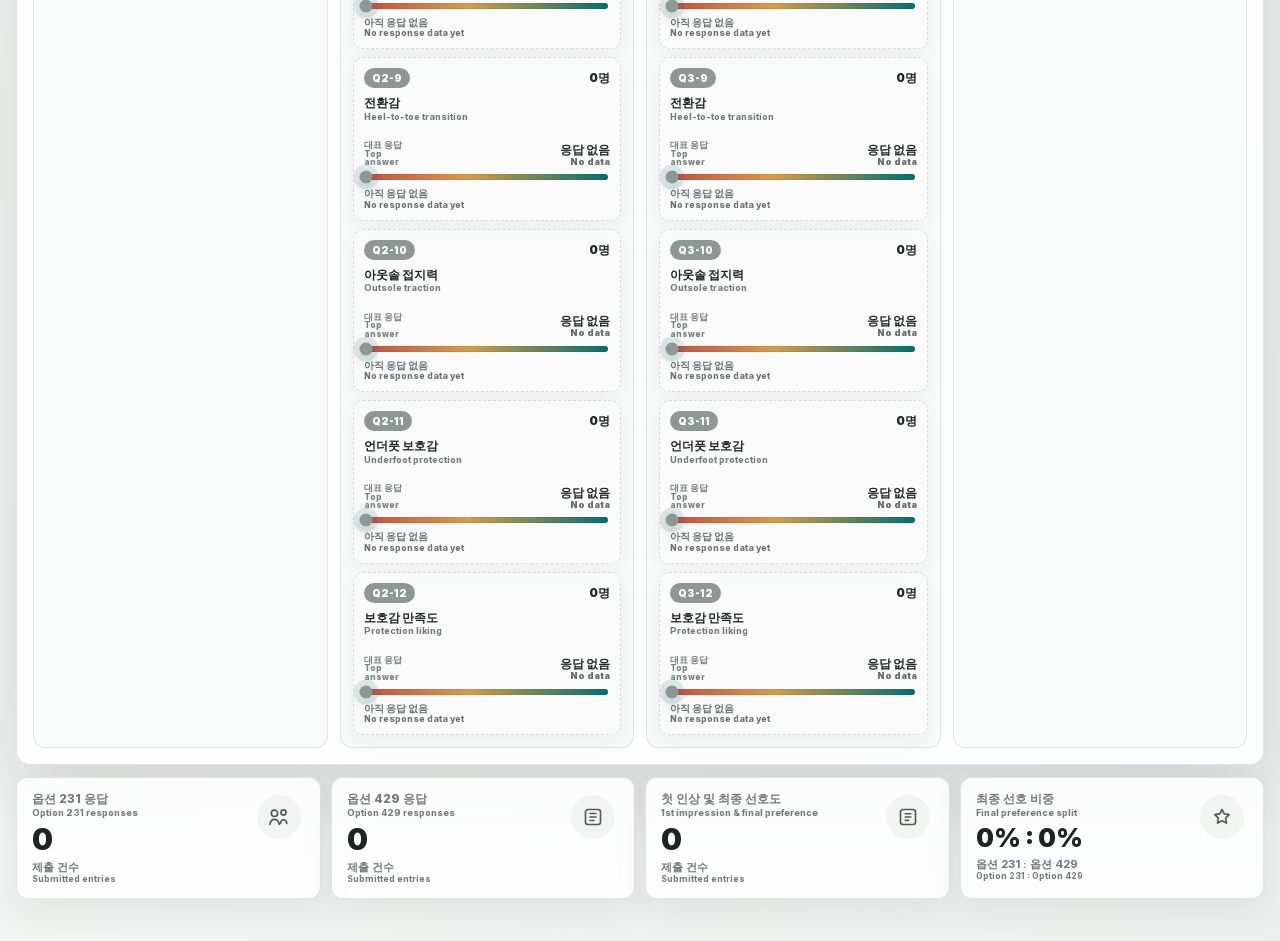
==== commit 86099f45: "Simplify dashboard comparison layout" ====
--- a/dashboard.html
+++ b/dashboard.html
@@ -6,7 +6,7 @@
     <title>T2 Running & ACG Korea Dynamic Test Dashboard</title>
     <link rel="icon" href="data:,">
     <link rel="preload" href="./assets/fonts/InterVariable.woff2" as="font" type="font/woff2" crossorigin>
-    <link rel="stylesheet" href="./dashboard.css?v=20260503-charts-first">
+    <link rel="stylesheet" href="./dashboard.css?v=20260509-compare-bars">
   </head>
   <body>
     <main class="dashboard-shell">
@@ -38,15 +38,15 @@
       </header>
 
       <section class="dashboard-grid">
-        <article class="panel panel-radar">
+        <article class="panel panel-compare">
           <div class="panel-heading">
             <div>
               <p class="section-label"><span>옵션 비교</span><small>Option comparison</small></p>
-              <h2><span>옵션 비교 레이더</span><small>Option Comparison Radar</small></h2>
+              <h2><span>옵션 비교 요약</span><small>Option Comparison Summary</small></h2>
             </div>
             <div class="legend" id="optionLegend"></div>
           </div>
-          <div class="radar-wrap" id="radarChart"></div>
+          <div class="comparison-wrap" id="comparisonChart"></div>
           <div class="option-summary" id="optionSummary"></div>
         </article>
 
@@ -102,6 +102,6 @@
       <section class="kpi-grid" id="kpiGrid" aria-label="Response overview"></section>
     </main>
 
-    <script src="./dashboard.js?v=20260503-charts-first"></script>
+    <script src="./dashboard.js?v=20260509-compare-bars"></script>
   </body>
 </html>
--- a/dashboard.css
+++ b/dashboard.css
@@ -472,18 +472,18 @@
 
 .dashboard-grid {
   display: grid;
-  grid-template-columns: minmax(320px, 0.95fr) minmax(420px, 1.22fr) minmax(330px, 0.95fr);
+  grid-template-columns: minmax(560px, 1.35fr) minmax(330px, 0.75fr);
   grid-template-areas:
-    "radar heatmap preference"
-    "context heatmap preference";
+    "compare compare"
+    "heatmap preference"
+    "heatmap context";
   gap: 12px;
-  align-items: start;
+  align-items: stretch;
   margin-bottom: 12px;
 }
 
 .panel {
   min-width: 0;
-  align-self: start;
   padding: 16px;
   border: 1px solid var(--line);
   border-radius: 14px;
@@ -492,8 +492,8 @@
   backdrop-filter: blur(18px);
 }
 
-.panel-radar {
-  grid-area: radar;
+.panel-compare {
+  grid-area: compare;
 }
 
 .panel-heatmap {
@@ -508,13 +508,13 @@
   grid-area: context;
 }
 
-.panel-radar,
-.panel-preference {
-  min-height: 474px;
-}
-
 .panel-heatmap {
-  min-height: 680px;
+  min-height: 0;
+}
+
+.panel-preference,
+.panel-context {
+  min-height: 0;
 }
 
 .panel-heading {
@@ -564,40 +564,102 @@
   background: var(--swatch);
 }
 
-.radar-wrap {
-  display: grid;
+.comparison-wrap {
+  display: grid;
+  gap: 9px;
+}
+
+.comparison-list {
+  display: grid;
+  grid-template-columns: repeat(2, minmax(0, 1fr));
+  gap: 10px 14px;
+}
+
+.comparison-row {
+  display: grid;
+  grid-template-columns: minmax(132px, 0.36fr) minmax(0, 1fr);
+  gap: 10px;
+  align-items: center;
+  min-width: 0;
+  padding: 10px;
+  border: 1px solid rgba(35, 45, 43, 0.08);
+  border-radius: 11px;
+  background: rgba(255, 255, 255, 0.58);
+}
+
+.comparison-label {
+  min-width: 0;
+}
+
+.comparison-label strong,
+.comparison-label span {
+  display: block;
+  overflow: hidden;
+  text-overflow: ellipsis;
+  white-space: nowrap;
+}
+
+.comparison-label strong {
+  color: #27302d;
+  font-size: 11px;
+  line-height: 1.15;
+  font-weight: 900;
+}
+
+.comparison-label span {
+  margin-top: 3px;
+  color: var(--muted);
+  font-size: 9px;
+  line-height: 1.1;
+  font-weight: 760;
+}
+
+.comparison-bars {
+  display: grid;
+  gap: 6px;
+  min-width: 0;
+}
+
+.comparison-option-row {
+  display: grid;
+  grid-template-columns: 32px minmax(0, 1fr) 42px;
+  gap: 7px;
+  align-items: center;
+}
+
+.option-pill {
+  display: inline-grid;
   place-items: center;
-  min-height: 282px;
-}
-
-.radar-svg {
-  width: 100%;
-  max-width: 370px;
-  height: auto;
-  display: block;
-}
-
-.radar-label {
-  fill: #3f4744;
+  min-height: 18px;
+  border-radius: 5px;
+  background: var(--option-color);
+  color: #ffffff;
+  font-size: 10px;
+  line-height: 1;
+  font-weight: 940;
+}
+
+.comparison-track {
+  height: 9px;
+  border-radius: 999px;
+  background: rgba(40, 52, 48, 0.09);
+  overflow: hidden;
+}
+
+.comparison-track i {
+  display: block;
+  width: var(--score);
+  height: 100%;
+  border-radius: inherit;
+  background: var(--option-color);
+}
+
+.comparison-option-row strong {
+  color: #303936;
   font-size: 11px;
-  font-weight: 800;
-}
-
-.radar-label-en {
-  fill: #727b78;
-  font-size: 8px;
-  font-weight: 720;
-}
-
-.radar-grid-line {
-  fill: none;
-  stroke: rgba(40, 52, 48, 0.13);
-  stroke-width: 1;
-}
-
-.radar-axis {
-  stroke: rgba(40, 52, 48, 0.14);
-  stroke-width: 1;
+  line-height: 1;
+  font-weight: 900;
+  text-align: right;
 }
 
 .option-summary {
@@ -1072,19 +1134,15 @@
     width: min(100% - 28px, 980px);
   }
 
-  .radar-wrap {
-    min-height: 300px;
+  .comparison-list {
+    grid-template-columns: 1fr;
   }
 }
 
 @media (min-width: 1280px) {
-  .radar-wrap {
-    min-height: 350px;
-  }
-
   .panel-heatmap .panel-heading,
   .panel-preference .panel-heading,
-  .panel-radar .panel-heading {
+  .panel-compare .panel-heading {
     min-height: 52px;
   }
 }
@@ -1097,20 +1155,12 @@
   .dashboard-grid {
     grid-template-columns: minmax(0, 1fr) minmax(300px, 0.54fr);
     grid-template-areas:
-      "radar preference"
-      "heatmap heatmap"
+      "compare compare"
+      "heatmap preference"
       "context context";
   }
 
-  .radar-wrap {
-    min-height: 300px;
-  }
-
-  .radar-svg {
-    max-width: 430px;
-  }
-
-  .panel-radar,
+  .panel-compare,
   .panel-heatmap,
   .panel-preference {
     min-height: auto;
@@ -1141,7 +1191,7 @@
 
   .dashboard-grid {
     grid-template-areas:
-      "radar"
+      "compare"
       "preference"
       "heatmap"
       "context";
@@ -1151,7 +1201,7 @@
     grid-template-columns: repeat(2, minmax(0, 1fr));
   }
 
-  .panel-radar,
+  .panel-compare,
   .panel-heatmap,
   .panel-preference {
     min-height: auto;
@@ -1214,6 +1264,10 @@
     grid-template-columns: 1fr;
   }
 
+  .comparison-row {
+    grid-template-columns: 1fr;
+  }
+
   .heatmap-group,
   .bar-row {
     grid-template-columns: 1fr;
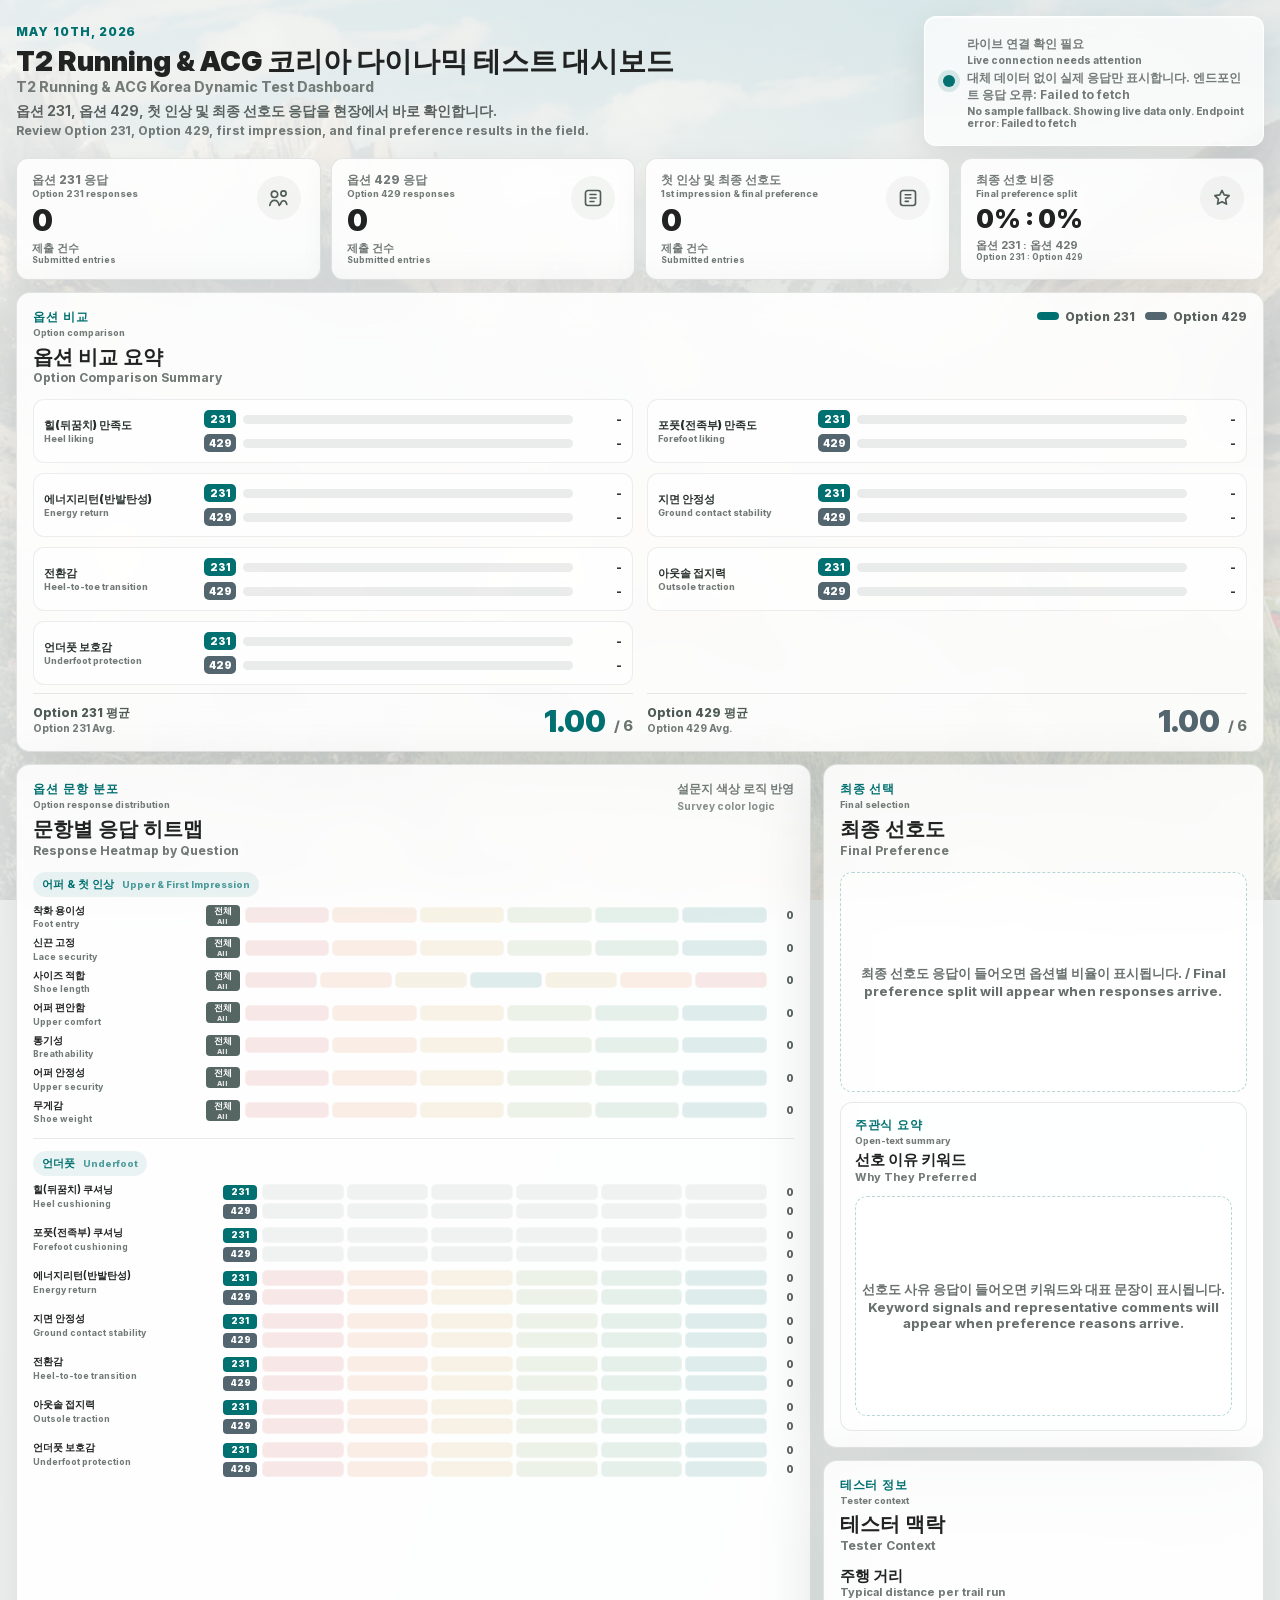
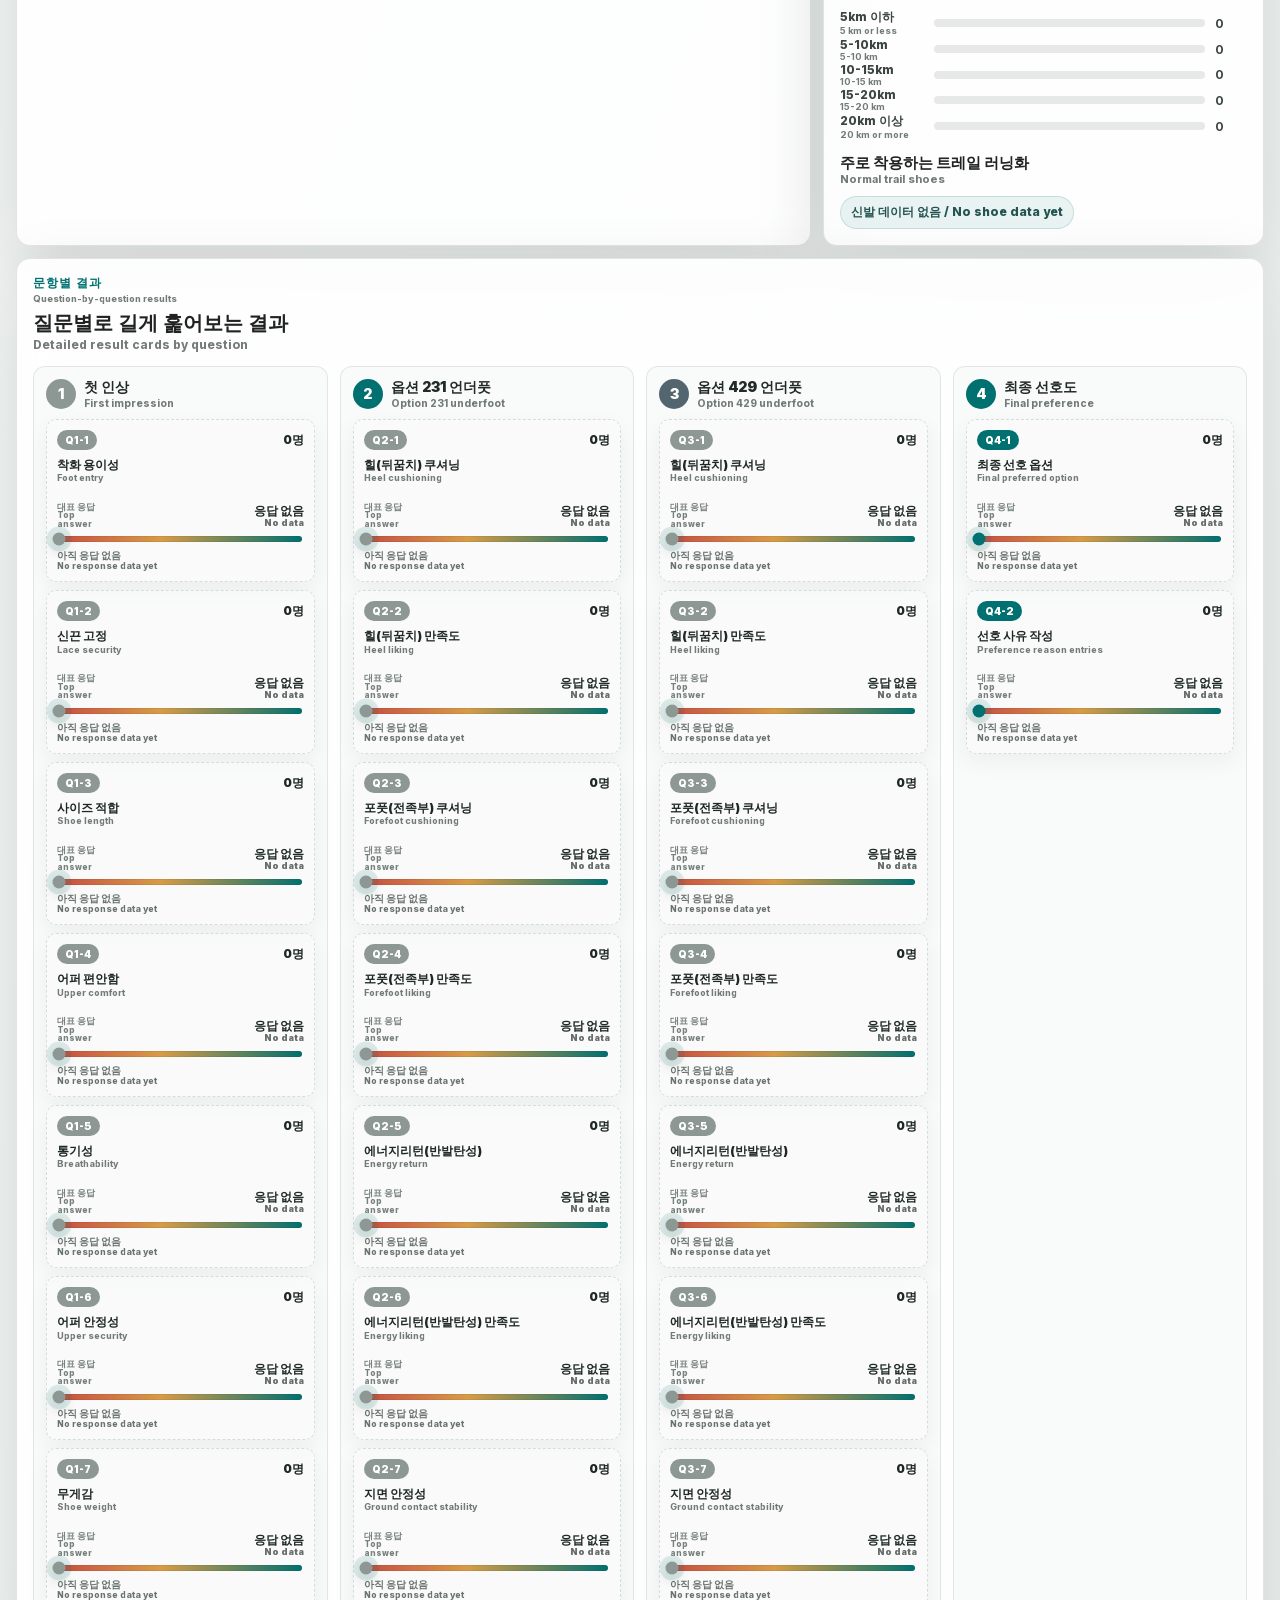
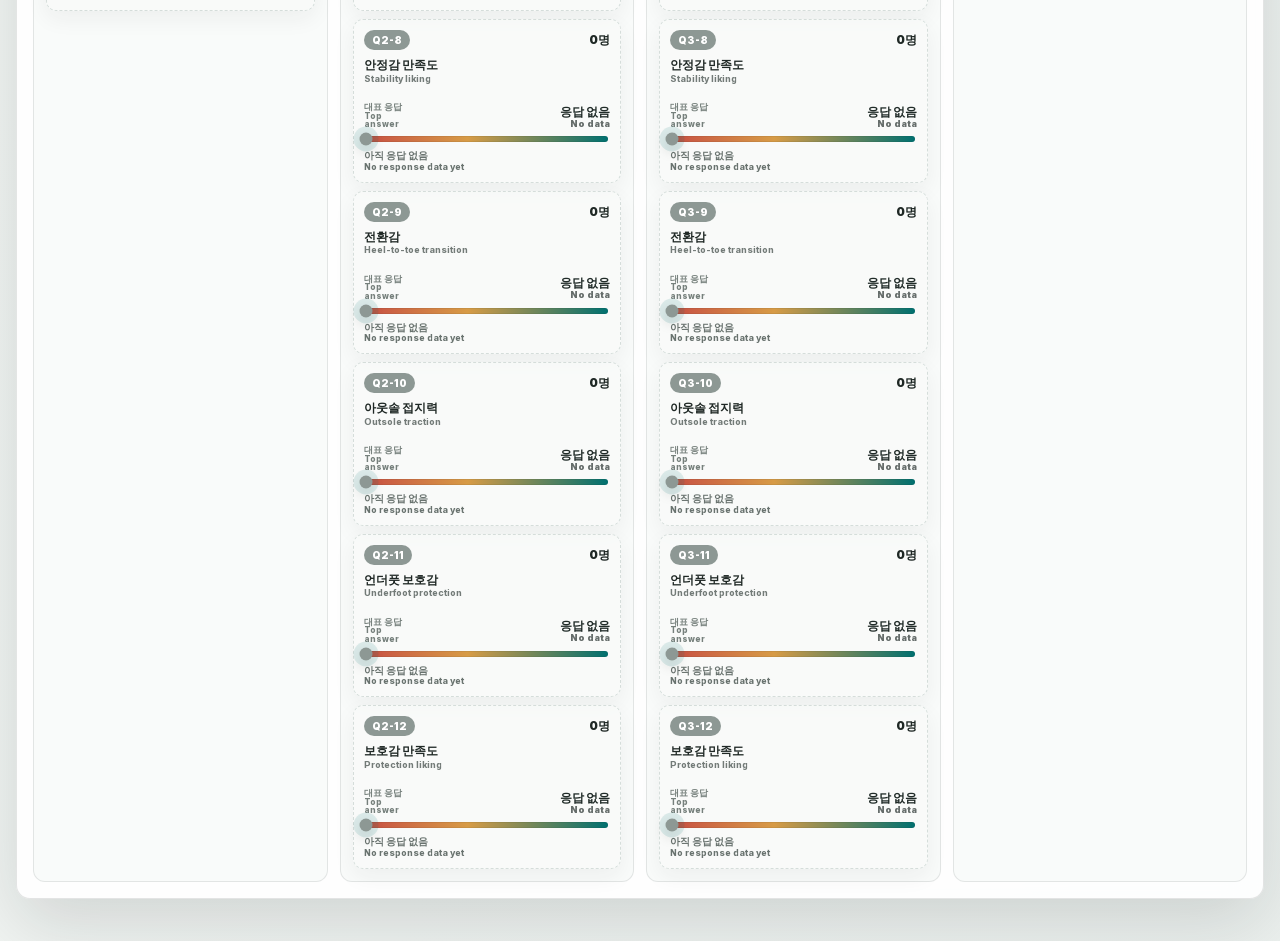
==== commit 3481f712: "Move dashboard KPIs below hero" ====
--- a/dashboard.html
+++ b/dashboard.html
@@ -6,7 +6,7 @@
     <title>T2 Running & ACG Korea Dynamic Test Dashboard</title>
     <link rel="icon" href="data:,">
     <link rel="preload" href="./assets/fonts/InterVariable.woff2" as="font" type="font/woff2" crossorigin>
-    <link rel="stylesheet" href="./dashboard.css?v=20260509-compare-bars">
+    <link rel="stylesheet" href="./dashboard.css?v=20260509-kpi-header">
   </head>
   <body>
     <main class="dashboard-shell">
@@ -36,6 +36,8 @@
           </div>
         </div>
       </header>
+
+      <section class="kpi-grid" id="kpiGrid" aria-label="Response overview"></section>
 
       <section class="dashboard-grid">
         <article class="panel panel-compare">
@@ -99,9 +101,8 @@
         <div id="questionInsights" class="question-insight-grid"></div>
       </section>
 
-      <section class="kpi-grid" id="kpiGrid" aria-label="Response overview"></section>
     </main>
 
-    <script src="./dashboard.js?v=20260509-compare-bars"></script>
+    <script src="./dashboard.js?v=20260509-kpi-header"></script>
   </body>
 </html>
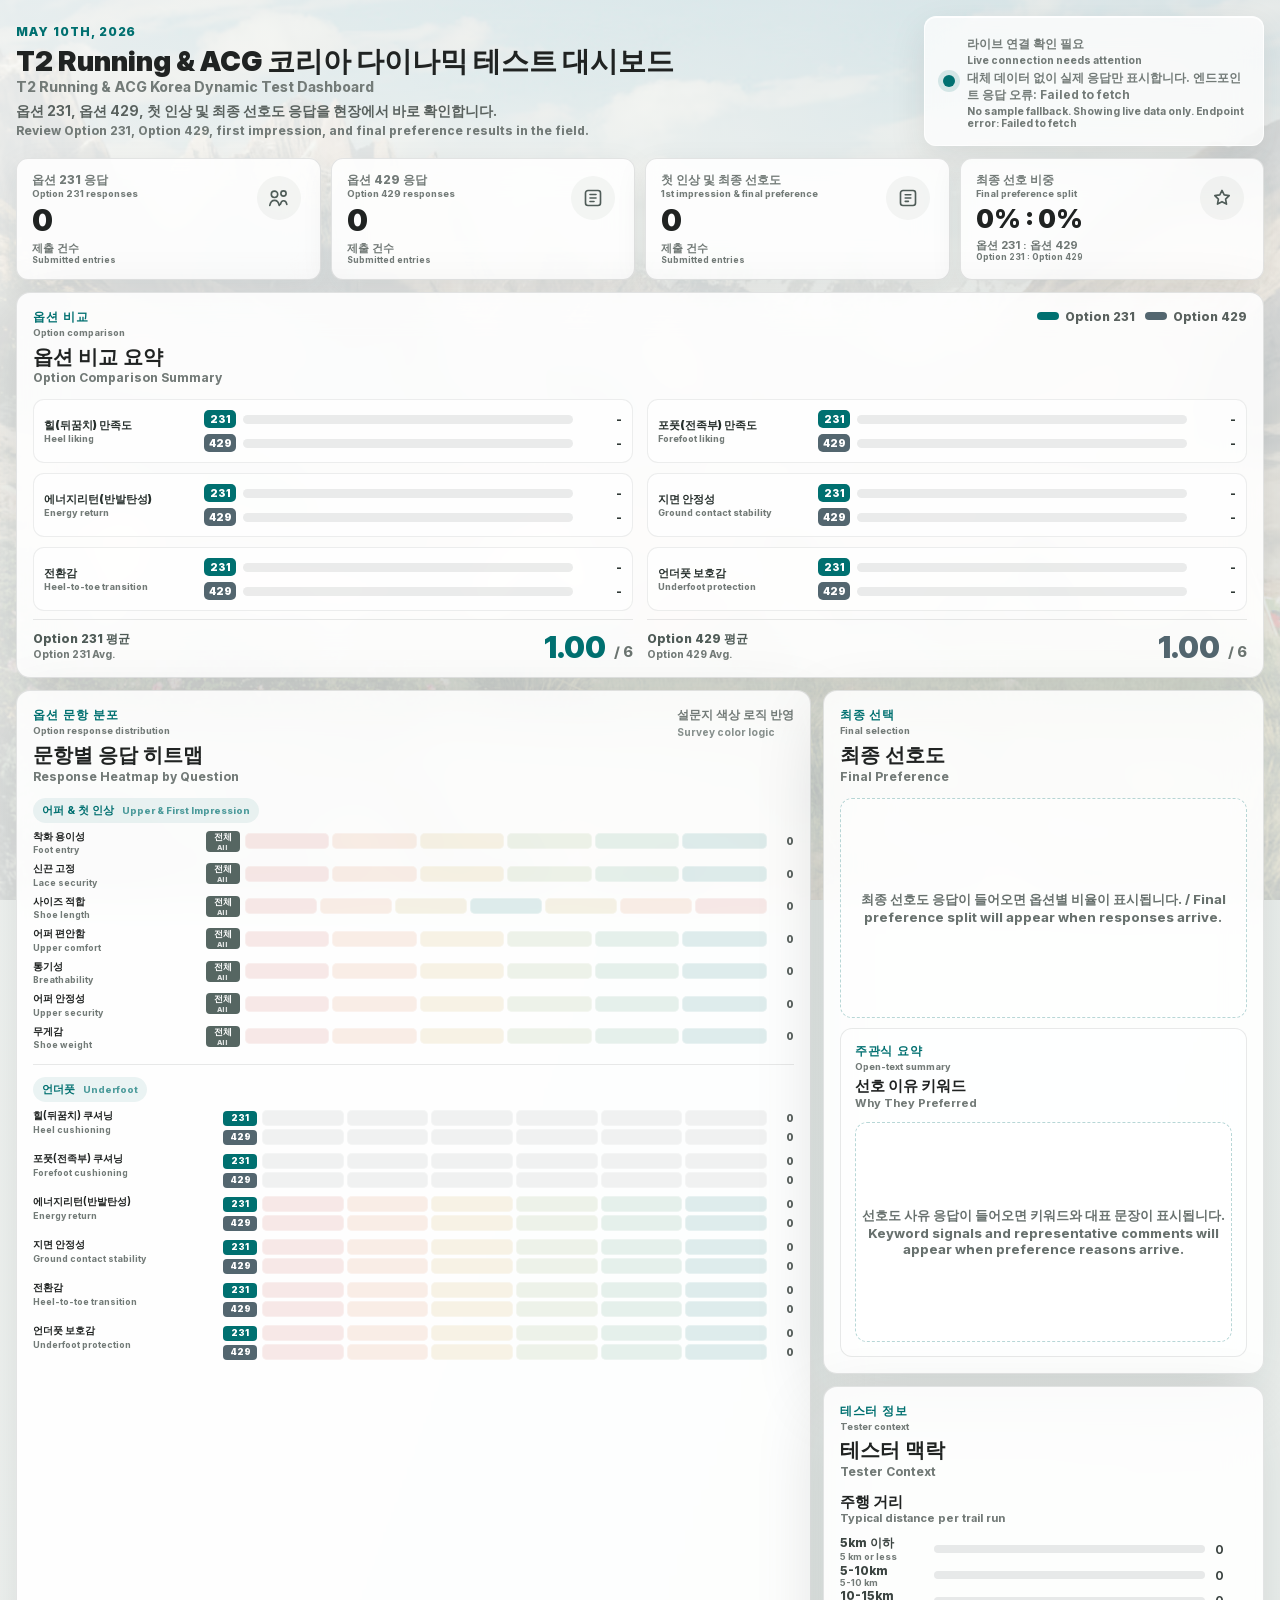
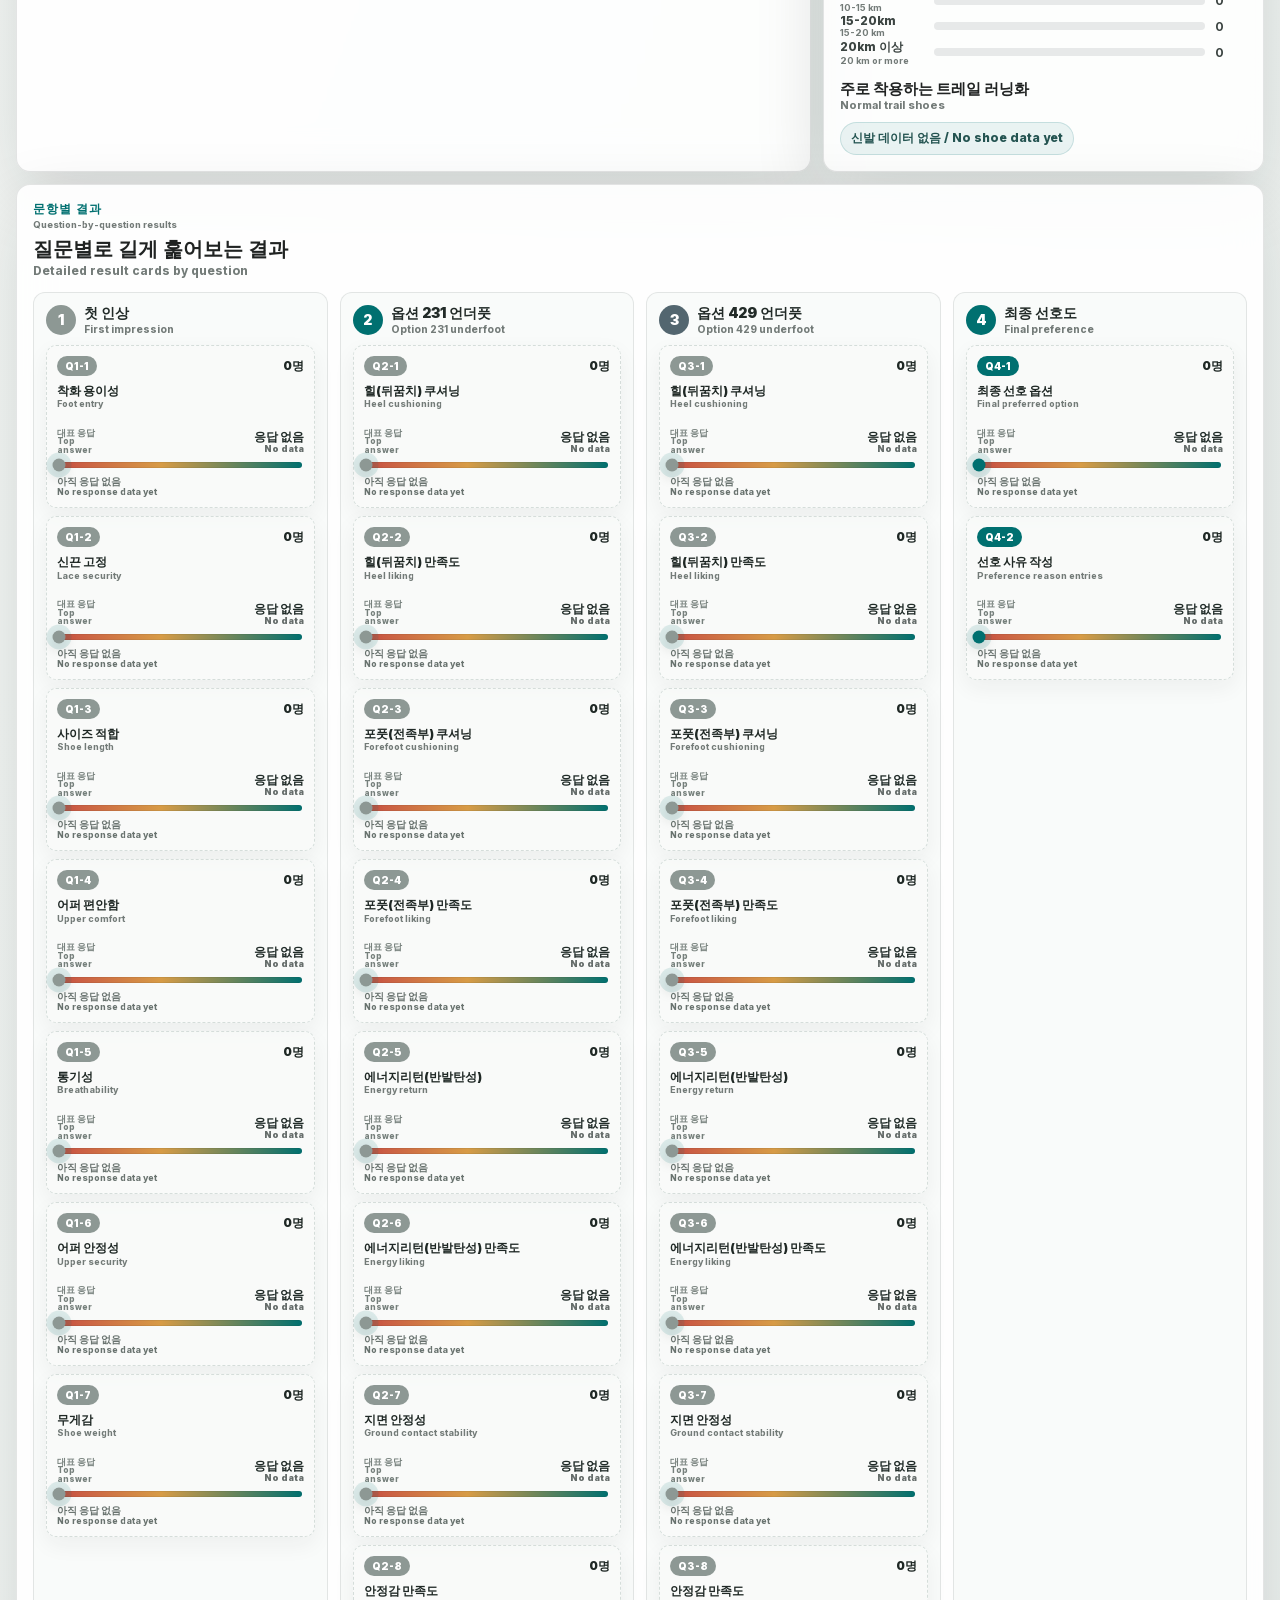
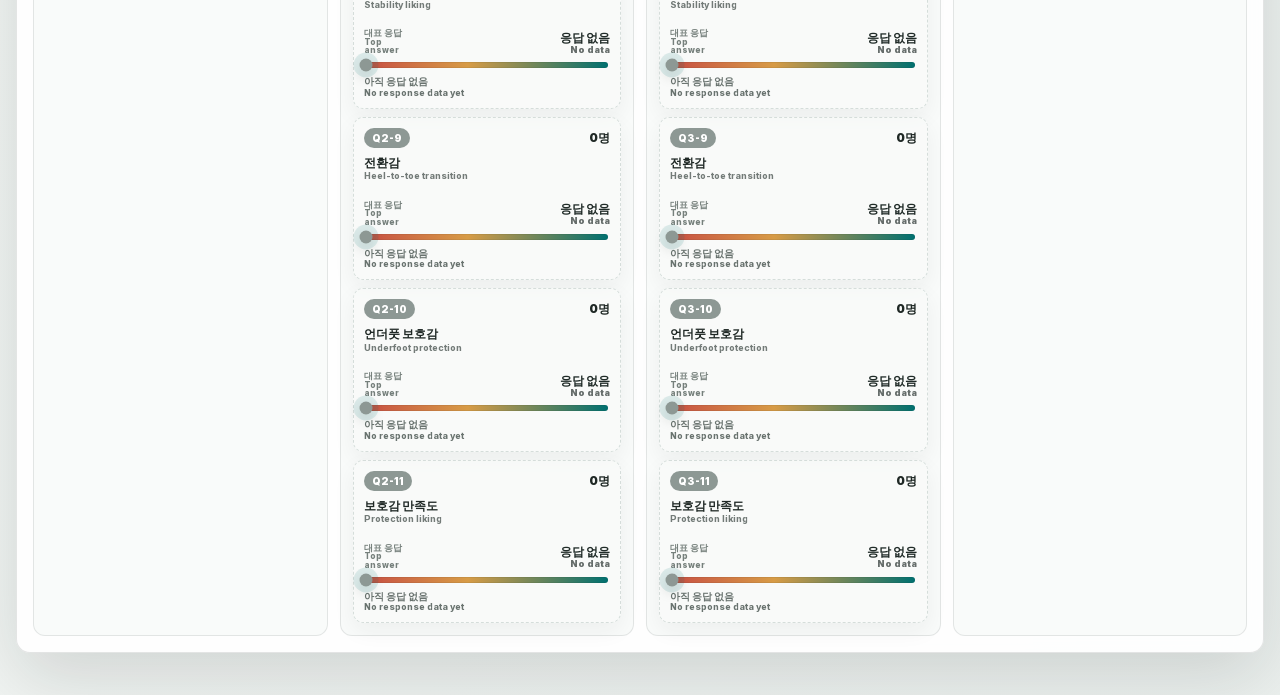
==== commit 594a91b5: "Remove outsole traction from dashboard" ====
--- a/dashboard.html
+++ b/dashboard.html
@@ -103,6 +103,6 @@
 
     </main>
 
-    <script src="./dashboard.js?v=20260509-kpi-header"></script>
+    <script src="./dashboard.js?v=20260510-no-outsole-traction"></script>
   </body>
 </html>
